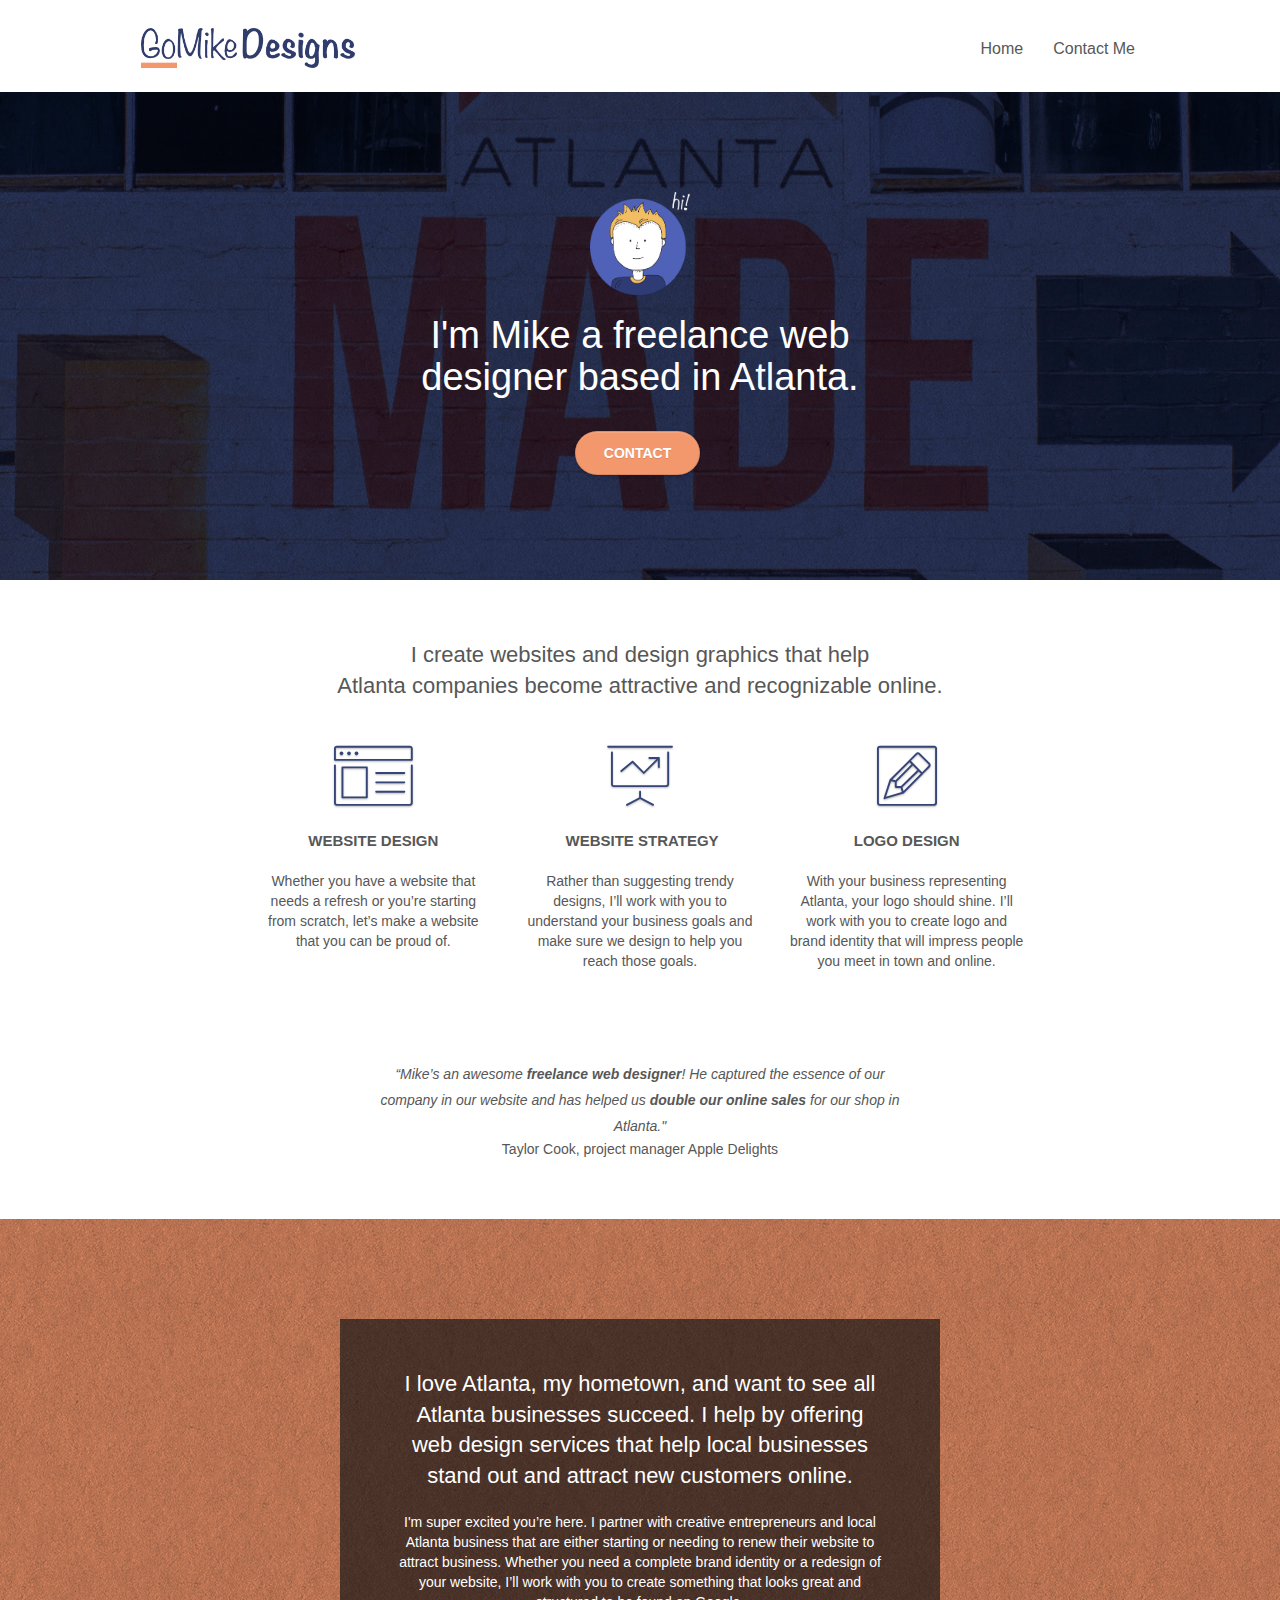
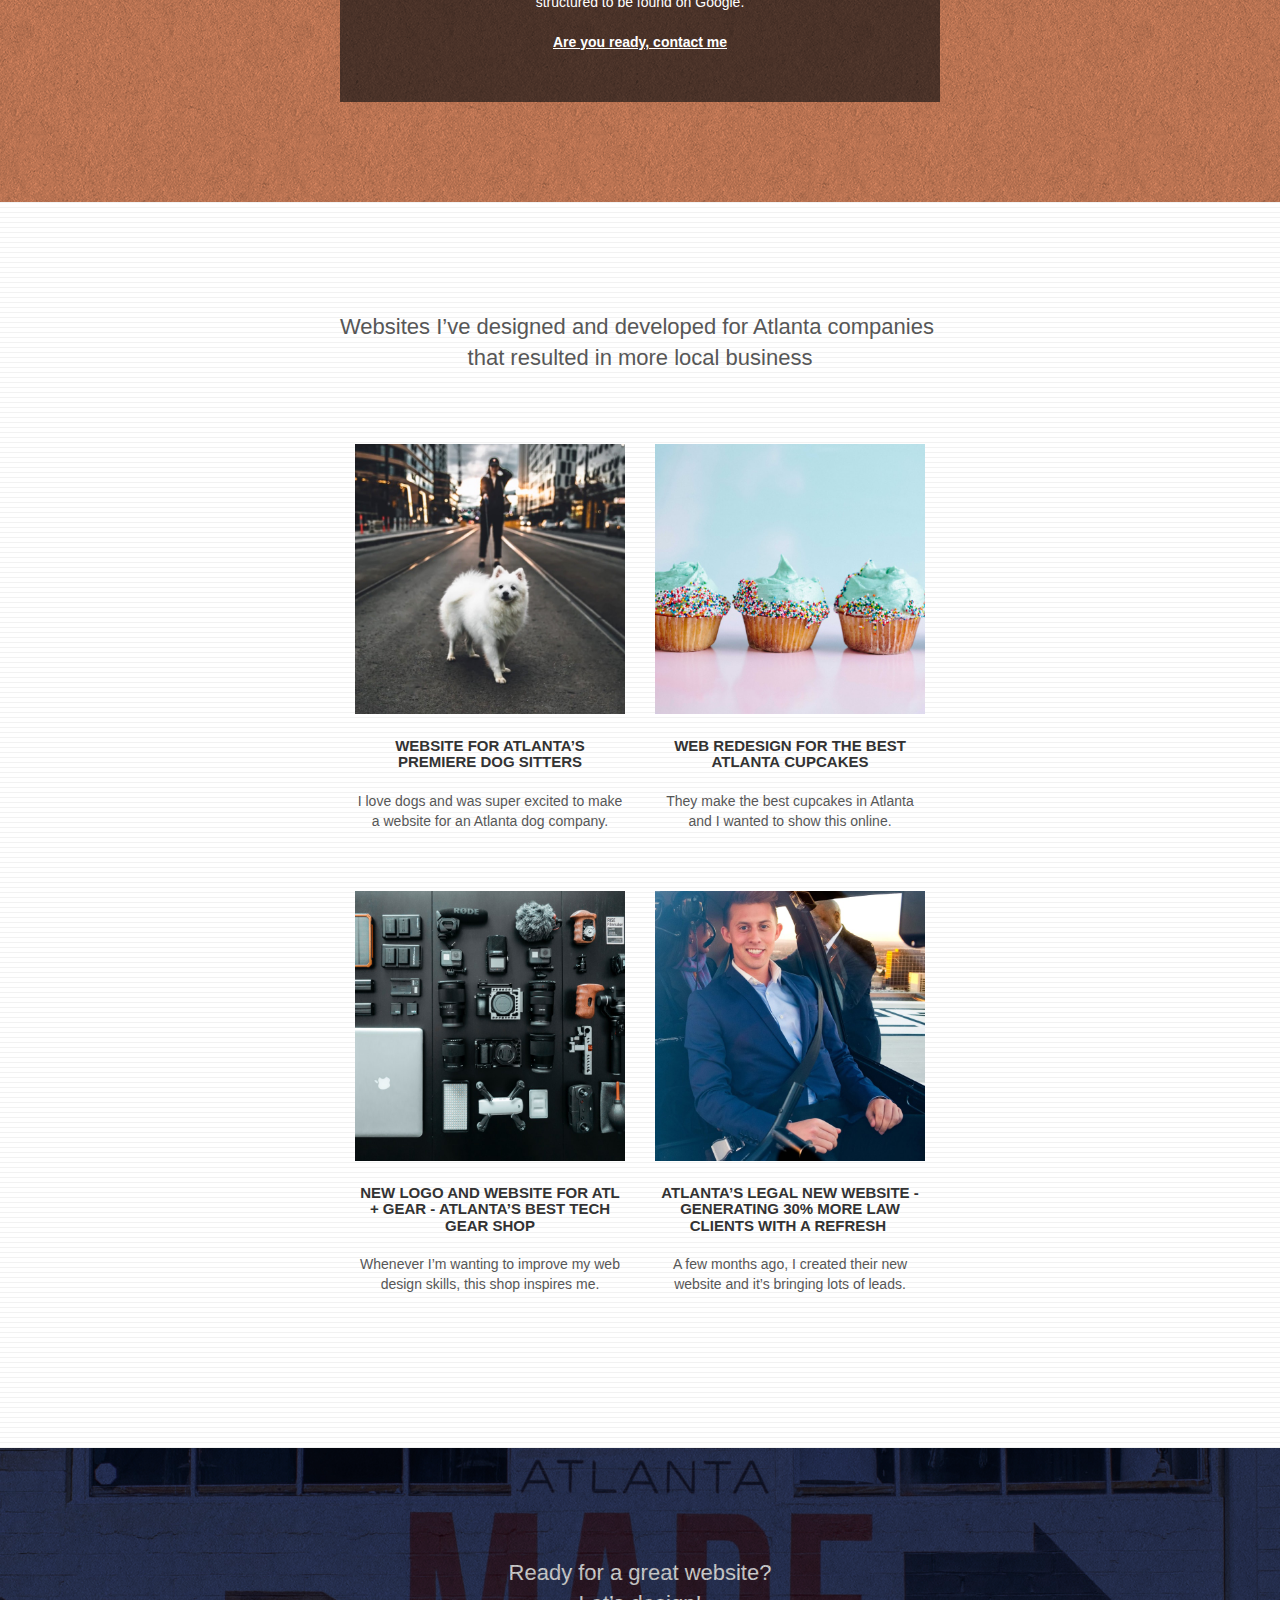
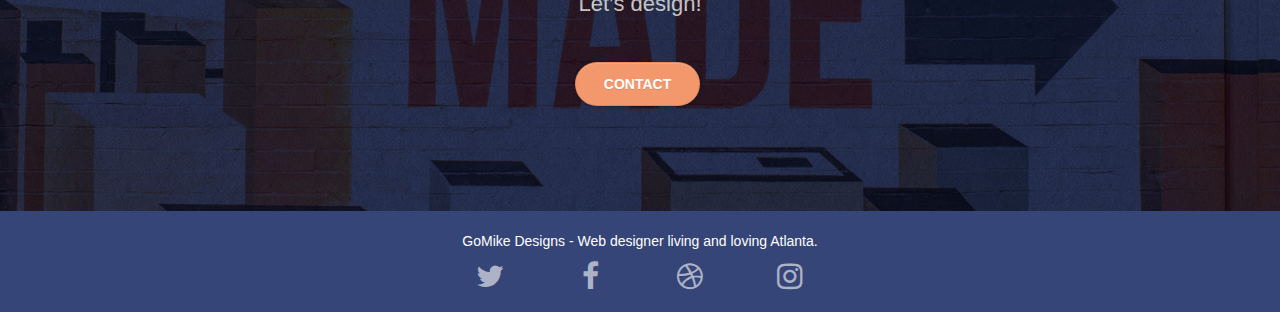
==== index.html @ 7712aca5 "changed the link for page 2" ====
<!doctype html>
<html lang="Default">
<head>
    <meta charset="utf-8">
    <meta name="keywords" content="">
    <meta name="description" content="Mike, from GoMikeDesigns is a freelance web designer based in Atlanta that creates beautiful websites for companies to improve their business!">
    <link rel="shortcut icon" type="image/png" href="favicon.jpg">

	<link rel="stylesheet" type="text/css" href="./css/bootstrap.min.css">
	<link rel="stylesheet" type="text/css" href="style.css">
	<link rel="stylesheet" type="text/css" href="./css/font-awesome.min.css">
	<link rel="stylesheet" type="text/css" href="./css/et-line.min.css">


	<script src="./js/jquery-2.1.0.min.js"></script>
	<script src="./js/bootstrap.min.js"></script>
	<script src="./js/blocs.min.js"></script>
	<script src="./js/jquery.touchSwipe.min.js" defer></script>
    <title>Best freelance web designer based in Atlanta, I create the most beautiful websites!</title>


<!-- Analytics -->

<!-- Analytics END -->

</head>
<body>
<!-- Main container -->
<div class="page-container">

<!-- bloc-0 -->
<div class="bloc bgc-white l-bloc " id="bloc-0">
	<div class="container bloc-sm">
		<nav class="navbar row">
			<div class="navbar-header">
				<a class="navbar-brand" href="index.html"><img src="img/atlanta%20web%20design%20logo.png" alt="atlanta freelance web designer logo" height="40" /></a>
				<button id="nav-toggle" type="button" class="ui-navbar-toggle navbar-toggle" data-toggle="collapse" data-target=".navbar-1">
					<span class="sr-only">Toggle navigation</span><span class="icon-bar"></span><span class="icon-bar"></span><span class="icon-bar"></span>
				</button>
			</div>
			<div class="collapse navbar-collapse navbar-1 special-dropdown-nav">
				<ul class="site-navigation nav navbar-nav">
					<li>
						<a href="index.html">Home</a>
					</li>
					<li>
					</li>
					<li>
						<a href="page2.html">Contact Me</a>
					</li>
				</ul>
			</div>
		</nav>
	</div>
</div>
<!-- bloc-0 END -->

<!-- bloc-1-hero -->
<div class="bloc bgc-dark-slate-blue bg-atlanta-20made-20sign d-bloc bg-t-edge bloc-bg-texture texture-paper b-parallax" id="bloc-1-hero">
	<div class="container bloc-lg">
		<div class="row tight-width-whitespace">
			<div class="col-sm-12">
				<img src="img/atlanta%20web%20designer%20mike.png" class="center-block image-resize-mode" width="100" alt="atlanta web designer mike" />
				<h1 class="text-center hero-bloc-text tc-white ">
					I'm Mike a freelance web designer based in Atlanta.
				</h1>
				<div class="text-center">
					<a href="page2.html" class="btn btn-lg btn-clean btn-rd cta-hero btn-atomic-tangerine" id="cta-hero">Contact</a>
				</div>
			</div>
		</div>
	</div>
</div>
<!-- bloc-1-hero END -->

<!-- bloc-2-services -->
<div class="bloc bgc-white l-bloc" id="bloc-2-services">
	<div class="container bloc-md">
		<div class="row">
			<div class="col-sm-12">
				<h2 class="mg-md text-center ">
					I create websites and design graphics that help <br>Atlanta companies become attractive and recognizable online.
				</h2>
			</div>
		</div>
		<div class="row voffset-lg med-width-whitespace">
			<div class="col-sm-4">
				<div class="text-center">
					<span class="et-icon-browser sm-shadow icon-dark-slate-blue icons icon-lg"></span>
				</div>
				<h2 class="mg-md text-center service-header">
					Website Design
				</h2>
				<p class="text-center ">
					Whether you have a website that needs a refresh or you&rsquo;re starting from scratch, let&rsquo;s make a website that you can be proud of.
				</p>
			</div>
			<div class="col-sm-4">
				<div class="text-center">
					<span class="et-icon-presentation sm-shadow icon-dark-slate-blue icons icon-lg"></span>
				</div>
				<h2 class="mg-md text-center service-header">
					&nbsp;Website Strategy
				</h2>
				<p class="text-center ">
					Rather than suggesting trendy designs, I&rsquo;ll work with you to understand your business goals and make sure we design to help you reach those goals.<br>
				</p>
			</div>
			<div class="col-sm-4">
				<div class="text-center">
					<span class="et-icon-edit sm-shadow icon-dark-slate-blue icons icon-lg"></span>
				</div>
				<h2 class="mg-md text-center service-header">
					Logo Design
				</h2>
				<p class="text-center ">
					With your business representing Atlanta, your logo should shine. I&rsquo;ll work with you to create logo and brand identity that will impress people you meet in town and online.
				</p>
			</div>
		</div>
		<div class="row voffset-lg voffset">
			<div class="col-xs-12 col-md-8 col-md-offset-2">
				<p class="statement-bloc-text  text-left">
					“Mike&rsquo;s an awesome <strong>freelance&nbsp;web designer</strong>! He captured the essence of our company in our website and has helped us <strong>double our online sales</strong> for&nbsp;our shop in Atlanta."
				</p>
				<p class="text-center ">
					Taylor Cook, project manager Apple Delights
				</p>
			</div>
		</div>
	</div>
</div>
<!-- bloc-2-services END -->

<!-- bloc-3-what-i-do -->
<div class="bloc tc-white bgc-atomic-tangerine bloc-bg-texture texture-paper b-parallax bg-atlanta-20made-20sign-20orange d-bloc" id="bloc-3-what-i-do">
	<div class="container bloc-lg">
		<div class="row tight-width-whitespace black-background">
			<div class="col-sm-12">
				<h2 class="mg-md text-center tc-white">
					I love Atlanta, my hometown, and want to see all Atlanta businesses succeed. I help by offering web design services that help local businesses stand out and attract new customers online.<br>
				</h2>
				<p class="text-center white">
					I'm super excited you&rsquo;re here. I partner with creative entrepreneurs and local Atlanta business that are either starting or needing to renew their website to attract business. Whether you need a complete brand identity or a redesign of your website, I&rsquo;ll work with you to create something that looks great and structured to be found on Google.<br><br><a class="ltc-white bold-link" href="page2.html">Are you ready, contact me</a><br>
				</p>
			</div>
		</div>
	</div>
</div>
<!-- bloc-3-what-i-do END -->

<!-- bloc-4-portfolio -->
<div class="bloc bgc-white bg-lines-h2-bg bg-repeat l-bloc" id="bloc-4-portfolio">
	<div class="container bloc-lg">
		<div class="row">
			<div class="col-sm-12">
				<h2 class="mg-md text-center">
					Websites I&rsquo;ve designed and developed for Atlanta companies&nbsp; <br>that resulted in more local business<br>
				</h2>
			</div>
		</div>
		<div class="row tight-width-whitespace portfolio-row">
			<div class="col-sm-6">
				<a href="#" data-lightbox="img/11.jpg" data-gallery-id="gallery-1" data-caption="Website for Atlanta's Premiere dog salon" data-frame="snapshot-lb"><img src="img/11.jpg" class="img-responsive portfolio-thumb" alt="atlanta's Premiere dog salon website" /></a>
				<h3 class="mg-md text-center">
					Website for Atlanta&rsquo;s premiere Dog Sitters
				</h3>
				<p class="text-center">
					I love dogs and was super excited to make a website for an Atlanta dog company.
				</p>
			</div>
			<div class="col-sm-6">
				<a href="#" data-lightbox="img/2.jpg" data-gallery-id="gallery-1" data-caption="web redesign for the best cupcakes in Atlanta" data-frame="snapshot-lb"><img src="img/2.jpg" class="img-responsive portfolio-thumb" alt="best cupcakes in atlanta"/></a>
				<h3 class="mg-md text-center">
					Web redesign for the best Atlanta&nbsp;cupcakes
				</h3>
				<p class="text-center">
					They make the best cupcakes in Atlanta and I wanted to show this online.
				</p>
			</div>
		</div>
		<div class="row tight-width-whitespace portfolio-row">
			<div class="col-sm-6">
				<a href="#" data-lightbox="img/3.jpg" data-gallery-id="gallery-1" data-caption="New logo and website for Atlanta's best tech gear shop" data-frame="snapshot-lb"><img src="img/3.jpg" class="img-responsive portfolio-thumb" alt="best tech gear shop in atlanta"/></a>
				<h3 class="mg-md text-center">
					New logo and website for Atl + Gear - Atlanta&rsquo;s best tech gear shop
				</h3>
				<p class="text-center">
					Whenever I&rsquo;m wanting to improve my web design skills, this shop inspires me.
				</p>
			</div>
			<div class="col-sm-6">
				<a href="#" data-lightbox="img/4.jpg" data-gallery-id="gallery-1" data-caption="Atlanta's legal website generates 30% more clients after web redesign" data-frame="snapshot-lb"><img src="img/4.jpg" class="img-responsive portfolio-thumb" alt="atlanta legal's website"/></a>
				<h3 class="mg-md text-center">
					Atlanta&rsquo;s legal new website - Generating 30% more law clients with a refresh&nbsp;
				</h3>
				<p class="text-center">
					A few months ago, I created their new website and it&rsquo;s bringing lots of leads.
				</p>
			</div>
		</div>
	</div>
</div>
<!-- bloc-4-portfolio END -->

<!-- bloc-5-cta -->
<div class="bloc bgc-dark-slate-blue bg-atlanta-20made-20sign d-bloc bloc-bg-texture texture-paper" id="bloc-5-cta">
	<div class="container bloc-lg">
		<div class="row">
			<h2 class="mg-md text-center tc-white">
				Ready for a great website? <br>Let&rsquo;s design!
			</h2>
			<div class="col-sm-12 text-center">
				<a href="page2.html" class="btn btn-atomic-tangerine btn-clean btn-rd btn-lg cta-hero">Contact</a>
			</div>
		</div>
	</div>
</div>
<!-- bloc-5-cta END -->

<!-- Footer - bloc-8 -->
<div class="bloc bgc-dark-slate-blue d-bloc" id="bloc-8">
	<div class="container bloc-sm">
		<div class="row">
			<div class="col-sm-12">
				<p class="text-center white">
					GoMike Designs - Web designer living and loving Atlanta.<br>
				</p>
				<div class="row row-no-gutters social">
					<div class="col-sm-3">
						<div class="text-center">
							<a class="social" href="index.html"><span class="fa fa-twitter icon-md"></span></a>
						</div>
					</div>
					<div class="col-sm-3">
						<div class="text-center">
							<a class="social" href="index.html"><span class="fa fa-facebook icon-md"></span></a>
						</div>
					</div>
					<div class="col-sm-3">
						<div class="text-center">
							<a class="social" href="index.html"><span class="fa fa-dribbble icon-md"></span></a>
						</div>
					</div>
					<div class="col-sm-3">
						<div class="text-center">
							<a class="social" href="index.html"><span class="fa fa-instagram icon-md"></span></a>
						</div>
					</div>
				</div>
			</div>
		</div>
	</div>
</div>
<!-- Footer - bloc-8 END -->

</div>
<!-- Main container END -->


</body>
</html>
---- style.css ----
body{margin:0;padding:0; background:#FFF; overflow-x:hidden; -webkit-font-smoothing: antialiased; -moz-osx-font-smoothing: grayscale;}a,button{transition: all .3s ease-in-out;outline: none!important;} a:hover{text-decoration: none; cursor:pointer;}#page-loading-blocs-notifaction{position: fixed;top: 0;bottom: 0;width: 100%;z-index:100000;background:#FFFFFF url("img/pageload-spinner.gif") no-repeat center center;}.bloc{width:100%;clear:both;background: 50% 50% no-repeat;padding:0 50px;-webkit-background-size: cover;-moz-background-size: cover;-o-background-size: cover;background-size: cover;position:relative;}.bloc .container{padding-left:0;padding-right:0;}.bloc-lg{padding:100px 50px;}.bloc-md{padding:50px;}.bloc-sm{padding:20px 50px;}.bg-center,.bg-l-edge,.bg-r-edge,.bg-t-edge,.bg-b-edge,.bg-tl-edge,.bg-bl-edge,.bg-tr-edge,.bg-br-edge,.bg-repeat{-webkit-background-size: auto!important;-moz-background-size: auto!important;-o-background-size: auto!important;background-size: auto!important;}.bg-repeat{background:repeat;}.bg-t-edge{background: top no-repeat;}.bloc-bg-texture::before{content:"";background-size: 2px 2px;position: absolute;top: 0;bottom: 0;left:0;right:0;}.texture-paper::before{background: url("img/texture-paper.png");background-size: 280px 280px;}.b-parallax{background-attachment:fixed;}.d-bloc{color:rgba(255,255,255,.7);}.d-bloc button:hover{color:rgba(255,255,255,.9);}.d-bloc .icon-round,.d-bloc .icon-square,.d-bloc .icon-rounded,.d-bloc .icon-semi-rounded-a,.d-bloc .icon-semi-rounded-b{border-color:rgba(255,255,255,.9);}.d-bloc .divider-h span{border-color:rgba(255,255,255,.2);}.d-bloc .a-btn,.d-bloc .navbar a,.d-bloc .navbar-brand, .d-bloc a .icon-sm, .d-bloc a .icon-md, .d-bloc a .icon-lg, .d-bloc a .icon-xl, .d-bloc h1 a, .d-bloc h2 a, .d-bloc h3 a, .d-bloc h4 a, .d-bloc h5 a, .d-bloc h6 a, .d-bloc p a{color:rgba(255,255,255,.6);}.d-bloc .a-btn:hover,.d-bloc .navbar a:hover,.d-bloc .navbar-brand:hover,.d-bloc a:hover .icon-sm, .d-bloc a:hover .icon-md, .d-bloc a:hover .icon-lg, .d-bloc a:hover .icon-xl, .d-bloc h1 a:hover, .d-bloc h2 a:hover, .d-bloc h3 a:hover, .d-bloc h4 a:hover, .d-bloc h5 a:hover, .d-bloc h6 a:hover, .d-bloc p a:hover{color:rgba(255,255,255,1);}.d-bloc .navbar-toggle .icon-bar{background:rgba(255,255,255,1);}.d-bloc .btn-wire,.d-bloc .btn-wire:hover{color:rgba(255,255,255,1);border-color:rgba(255,255,255,1);}.d-bloc .panel{color:rgba(0,0,0,.5);}.d-bloc .panel button:hover{color:rgba(0,0,0,.7);}.d-bloc .panel icon{border-color:rgba(0,0,0,.7);}.d-bloc .panel .divider-h span{border-color:rgba(0,0,0,.1);}.d-bloc .panel .a-btn{color:rgba(0,0,0,.6);}.d-bloc .panel .a-btn:hover{color:rgba(0,0,0,1);}.d-bloc .panel .btn-wire, .d-bloc .panel .btn-wire:hover{color:rgba(0,0,0,.7);border-color:rgba(0,0,0,.3);}.d-bloc .panel,.l-bloc{color:rgba(0,0,0,.5);}.d-bloc .panel button:hover,.l-bloc button:hover{color:rgba(0,0,0,.7);}.l-bloc .icon-round,.l-bloc .icon-square,.l-bloc .icon-rounded,.l-bloc .icon-semi-rounded-a,.l-bloc .icon-semi-rounded-b{border-color:rgba(0,0,0,.7);}.d-bloc .panel .divider-h span,.l-bloc .divider-h span{border-color:rgba(0,0,0,.1);}.d-bloc .panel .a-btn,.l-bloc .a-btn,.l-bloc .navbar a,.l-bloc .navbar-brand,.l-bloc a .icon-sm, .l-bloc a .icon-md, .l-bloc a .icon-lg, .l-bloc a .icon-xl, .l-bloc h1 a, .l-bloc h2 a, .l-bloc h3 a, .l-bloc h4 a, .l-bloc h5 a, .l-bloc h6 a, .l-bloc p a{color:rgba(0,0,0,.6);}.d-bloc .panel .a-btn:hover,.l-bloc .a-btn:hover,.l-bloc .navbar a:hover, .l-bloc .navbar-brand:hover, .l-bloc a:hover .icon-sm, .l-bloc a:hover .icon-md, .l-bloc a:hover .icon-lg, .l-bloc a:hover .icon-xl, .l-bloc h1 a:hover, .l-bloc h2 a:hover, .l-bloc h3 a:hover, .l-bloc h4 a:hover, .l-bloc h5 a:hover, .l-bloc h6 a:hover, .l-bloc p a:hover{color:rgba(0,0,0,1);}.l-bloc .navbar-toggle .icon-bar{color:rgba(0,0,0,.6);}.d-bloc .panel .btn-wire,.d-bloc .panel .btn-wire:hover,.l-bloc .btn-wire,.l-bloc .btn-wire:hover{color:rgba(0,0,0,.7);border-color:rgba(0,0,0,.3);}.voffset{margin-top:30px;}.voffset-lg{margin-top:80px;}.row-no-gutters{margin-right:0;margin-left:0;}.row.row-no-gutters > [class^="col-"],.row.row-no-gutters > [class*=" col-"] {padding-right: 0;padding-left: 0;}#bloc-2-services p{font-size: 14px;}.navbar{margin-bottom: 0;z-index:1;}.navbar-brand{height:auto;padding:3px 15px;font-size:25px;font-weight:normal;font-weight:600;line-height:44px;}.navbar-brand img{max-height: 200px;margin: 0 5px 0 0;display:inline;}.navbar-brand img[src$=svg]{min-width:100px;}.nav-center .navbar-brand img{margin:0;}.navbar .nav{padding-top: 2px;margin-right: -16px;float:right;z-index:1;}.nav > li{float:left;margin-top:4px;font-size:16px;}.navbar-nav .open .dropdown-menu > li > a{text-align: inherit;}.nav > li a:hover, .nav > li a:focus{background:transparent;}.navbar-toggle{margin: 10px 10px 0 0;border: 0px;}.navbar-toggle:hover{background:transparent!important;}.navbar-toggle .icon-bar{background-color: rgba(0,0,0,.5);width: 26px;} .nav-invert .navbar .nav{float:left;}.nav-invert .navbar-header, .nav-invert .navbar-brand{float:right;position:relative;z-index:2;}@media (min-width: 768px){.site-navigation{position:absolute;top:50%;right:20px;transform:translate(0, -50%);-webkit-transform:translateY(-50%);}.nav > li .dropdown-menu a,.nav > li .dropdown-menu a:hover{color:#484848;}.nav-invert .site-navigation{left:0;right:0;}.nav-center{text-align:center;}.nav-center .navbar-header{width:100%;}.nav-center .navbar-header, .nav-center .navbar-brand, .nav-center .nav > li{float: none;display:inline-block;}.nav-center .site-navigation{position:relative;width:100%;right:0;margin-right:0px;margin-top:20px;}.nav-center.mini-nav .navbar-toggle{float:none;margin: 10px auto 0;}}.nav > li > .dropdown a{background: none!important;display: block;padding: 14px 15px;}nav .caret{margin: 0 5px;}.dropdown-menu .dropdown-menu{top:-8px;left:100%;}.dropdown-menu .dropmenu-flow-right{top:100%;left:0;margin-left: -1px;border-top-left-radius: 0;border-top-right-radius: 0;}.dropdown-menu .dropdown span{border: 4px solid black;border-top-color:transparent;border-right-color:transparent;border-bottom-color:transparent;margin: 6px -5px 0 0!important;float: right;}.mg-md{margin-top:10px;margin-bottom:20px;}.mg-lg{margin-top:10px;margin-bottom:40px;}.btn{margin: 0 5px 5px 0;}.btn.pull-right{margin: 0 0 5px 5px;}.btn-d,.btn-d:hover,.btn-d:focus{color:#FFF;background:rgba(0,0,0,.3);}button{outline: none!important;}.btn-rd{border-radius: 40px;}.btn-clean{border:1px solid rgba(0,0,0,.08);border-bottom-color:rgba(0,0,0,.1);text-shadow:0 1px 0 rgba(0,0,1,.1);box-shadow: 0 1px 3px rgba(0,0,1,.25), inset 0 1px 0 0 rgba(255,255,255,.15);}.icon-md{font-size:30px!important;}.icon-lg{font-size:60px!important;}.sm-shadow{text-shadow:0 1px 2px rgba(0,0,0,.3);}.panel-sq, .panel-sq .panel-heading, .panel-sq .panel-footer{border-radius:0;}.panel-rd{border-radius:30px;}.panel-rd .panel-heading{border-radius:29px 29px 0 0;}.panel-rd .panel-footer{border-radius:0 0 29px 29px;}.form-control{border-color:rgba(0,0,0,.1);box-shadow:none;}.scrollToTop{width:40px;height:40px;position:fixed;bottom:20px;right:20px;opacity: 0;z-index: 500;transition: all .3s ease-in-out;}.scrollToTop span{margin-top: 6px;}.showScrollTop{font-size: 14px;opacity: 1;}a[data-lightbox]{position: relative;display: block;text-align: center;}a[data-lightbox]:hover::before{content:"+";font-family: "HelveticaNeue-Light", "Helvetica Neue Light", "Helvetica Neue", Helvetica, Arial;font-size:32px;width:50px;height:50px;margin-left:-25px;border-radius: 50%;background:rgba(0,0,0,.6);color:#FFF;font-weight:100;z-index: 1;position: absolute;top: 50%;transform: translateY(-50%);-webkit-transform: translateY(-50%);}a[data-lightbox]:hover img{opacity: 0.6;-webkit-animation-fill-mode: none;animation-fill-mode:none;}#lightbox-modal{display: flex;align-items: center;}#lightbox-modal .modal-dialog{width:90%;max-width:900px;margin:0 auto 0;}#lightbox-modal .modal-dialog img{max-height:90vh;margin: 0 auto;}.lightbox-caption{padding: 20px;color: #FFF;background: rgba(0,0,0,.5);position: absolute;left: 15px;right: 15px;bottom: 5px;}.close-lightbox{color:#FFF;font-size: 30px;position: absolute;top:20px;right:20px;z-index: 20;background:rgba(0,0,0,.5);border:none;line-height: 30px;padding:0 9px 5px;opacity: 0.3;}.close-lightbox:hover,.next-lightbox:hover, .prev-lightbox:hover{opacity: 1.0;color:#FFF;}.next-lightbox, .prev-lightbox{font-size:20px;color:rgba(255,255,255,.9);background:rgba(0,0,0,.5);transition: all .2s ease-in-out;position: absolute;top:45%;z-index:1;opacity: 0.4;}.next-lightbox{padding:6px 8px 1px 13px;right:25px;}.prev-lightbox{padding:6px 13px 1px 10px;left:25px;}.snapshot-lb .modal-body{padding-bottom:45px;}.snapshot-lb .lightbox-caption{padding: 0;color:rgba(0,0,0,.5);background: none;}h1,h2,h3,h4,h5,h6,p,label,.btn,a{font-family:"helvetica";font-weight:400;color:#575757!important;}.container{max-width:1000px;}.hero-bloc-text{font-size:38px;}.hero-bloc-text-sub{font-size:36px;}.statement-bloc-text{line-height:26px;font-style:italic;font-size:20px;text-align:center;font-weight:lighter;max-width:520px;margin:auto auto auto auto;}p{font-size:1.0em;}.tight-width-whitespace{max-width:600px;margin:auto auto auto auto;}.h1{font-size:20px;font-family:"Open Sans";}.cta-hero{margin-top:22px;color:#FFFFFF!important;text-transform:uppercase;padding:12px 28px 12px 28px;font-size:1.0em;font-weight:700;}.social{max-width:400px;margin:auto auto auto auto;}h2{font-size:22px;line-height:1.4em;}h3{font-size:15px;text-transform:uppercase;font-weight:700;color:#333333!important;}.med-width-whitespace{max-width:800px;margin:auto auto auto auto;box-shadow:0px 0px 0px #000000;}h1{color:#333333!important;}h4{color:#333333!important;}.icons{margin-bottom:14px;margin-top:24px;}.white{color:#FFFFFF!important;}.portfolio-thumb{margin-bottom:24px;}.portfolio-row{margin-bottom:44px;margin-top:50px;}.avatar{box-shadow:0px 4px 9px rgba(0,0,0,0.3);}.black-background{background-color:rgba(35,31,32,0.7);padding:40px 40px 40px 40px;}.bold-link{font-weight:900;text-decoration:underline!important;}.service-header{font-size:15px;font-weight:700;text-transform:uppercase;}.bgc-white{background-color:#FFFFFF;}.bgc-dark-slate-blue{background-color:#364577;}.bgc-atomic-tangerine{background-color:#F3976C;}.tc-white{color:#FFFFFF!important;}.btn-atomic-tangerine{background:#F3976C;color:#FFFFFF!important;}.btn-atomic-tangerine:hover{background:#c27956!important;color:#FFFFFF!important;}.ltc-white{color:#FFFFFF!important;}.ltc-white:hover{color:#cccccc!important;}.ltc-atomic-tangerine{color:#F3976C!important;}.ltc-atomic-tangerine:hover{color:#c27956!important;}.icon-dark-slate-blue{color:#364577!important;border-color:#364577!important;}.bg-dots-bg{background-image:url("img/dots-bg.png");}.bg-lines-h2-bg{background-image:url("img/lines-h2-bg.png");}.bg-atlanta-20made-20sign{background-image:url("img/atlanta%20made%20sign.jpg");}.bg-atlanta-20made-20sign-20orange{background-image:url("img/atlanta%20made%20sign%20orange.jpg");}@media (max-width: 1024px){ .bloc{  padding-left: 20px;padding-right: 20px;} .bloc.full-width-bloc, .bloc-tile-2.full-width-bloc .container, .bloc-tile-3.full-width-bloc .container, .bloc-tile-4.full-width-bloc .container{  padding-left: 0;padding-right: 0;}}@media (max-width: 992px) and (min-width: 768px){ .navbar .nav{max-width:80% }.nav-center.navbar .nav{max-width:100% }}@media only screen and (min-device-width : 768px) and (max-device-width : 1024px) and (orientation : landscape) {.b-parallax{background-attachment:scroll;}}@media only screen and (min-device-width: 1024px) and (max-device-width: 1366px) and (-webkit-min-device-pixel-ratio: 1.5) {.b-parallax{background-attachment:scroll;}}@media (max-width: 991px){ .container{width:100%;} .b-parallax{background-attachment:scroll;} .page-container, #hero-bloc{overflow-x: hidden;position: relative;}  .bloc{padding-left: constant(safe-area-inset-left);padding-right: constant(safe-area-inset-right);}  .bloc-group, .bloc-group .bloc{display:block;width:100%;} .bloc-fill-screen .fill-bloc-top-edge, .bloc-fill-screen .fill-bloc-bottom-edge{padding:0 20px;padding-left: constant(safe-area-inset-left);padding-right: constant(safe-area-inset-right);}}@media (max-width: 767px){ .page-container{  overflow-x: hidden;  position:relative; } h1,h2,h3,h4,h5,h6,p,#disqus_thread{  padding-left:10px!important;padding-right:10px!important;  } .b-parallax{  background-attachment:scroll; } .navbar .nav{  padding-top: 0;  border-top:1px solid rgba(0,0,0,.2);  float:none!important; } .navbar.row{  margin-left: 0;  margin-right: 0; } .site-navigation{position:inherit;transform:none;-webkit-transform:none;-ms-transform:none; }.nav > li{  margin-top: 0;  border-bottom:1px solid rgba(0,0,0,.1);  background:rgba(0,0,0,.05);  text-align: left;  padding-left:15px;  width:100%; } .nav > li:hover{  background:rgba(0,0,0,.08); } .dropdown .dropdown a .caret{  float: none;  margin: 5px 0 0 10px!important;  border: 4px solid black;  border-bottom-color: transparent;  border-right-color: transparent;  border-left-color: transparent; }  #hero-bloc .navbar .nav{  background:rgba(0,0,0,.8); } #hero-bloc .navbar .nav a{  color:rgba(255,255,255,.6); } .hero{  padding:50px 0; } .hero-nav{  left:-1px;  right:-1px; } .navbar-collapse{  padding:0;  overflow-x: hidden;  -webkit-box-shadow: none;  box-shadow: none; } .navbar-brand img{  max-height: 40px;  width:auto; } .nav-invert .navbar-header{  float: none;  width:100%; } .nav-invert .navbar-toggle{  float:left;margin-left:10px; } .bloc{  padding-left: 0;padding-right: 0; } .bloc-xxl,.bloc-xl,.bloc-lg{  padding: 40px 0; } .bloc-sm,.bloc-md{  padding-left: 0;padding-right: 0; } .bloc-tile-2 .container, .bloc-tile-3 .container, .bloc-tile-4 .container, .bloc-fill-screen .fill-bloc-top-edge, .bloc-fill-screen .fill-bloc-bottom-edge{  padding-left:0;padding-right:0; } .a-block{  padding:0 10px; } .btn-dwn{ display:none;  } .voffset{  margin-top:5px; } .voffset-md{  margin-top:20px; } .voffset-lg{  margin-top:30px; } form{  padding:5px; } .close-lightbox{  display:inline-block; } .blocsapp-device-iphone5{background-size: 216px 425px;padding-top:60px;width:216px;height:425px; } .blocsapp-device-iphone5 img{width: 180px;height: 320px; }}@media (max-width: 400px){  .bloc{  padding-left: 0;padding-right: 0; }}@media (max-width: 767px){.bloc-mob-center-text{text-align:center;} }
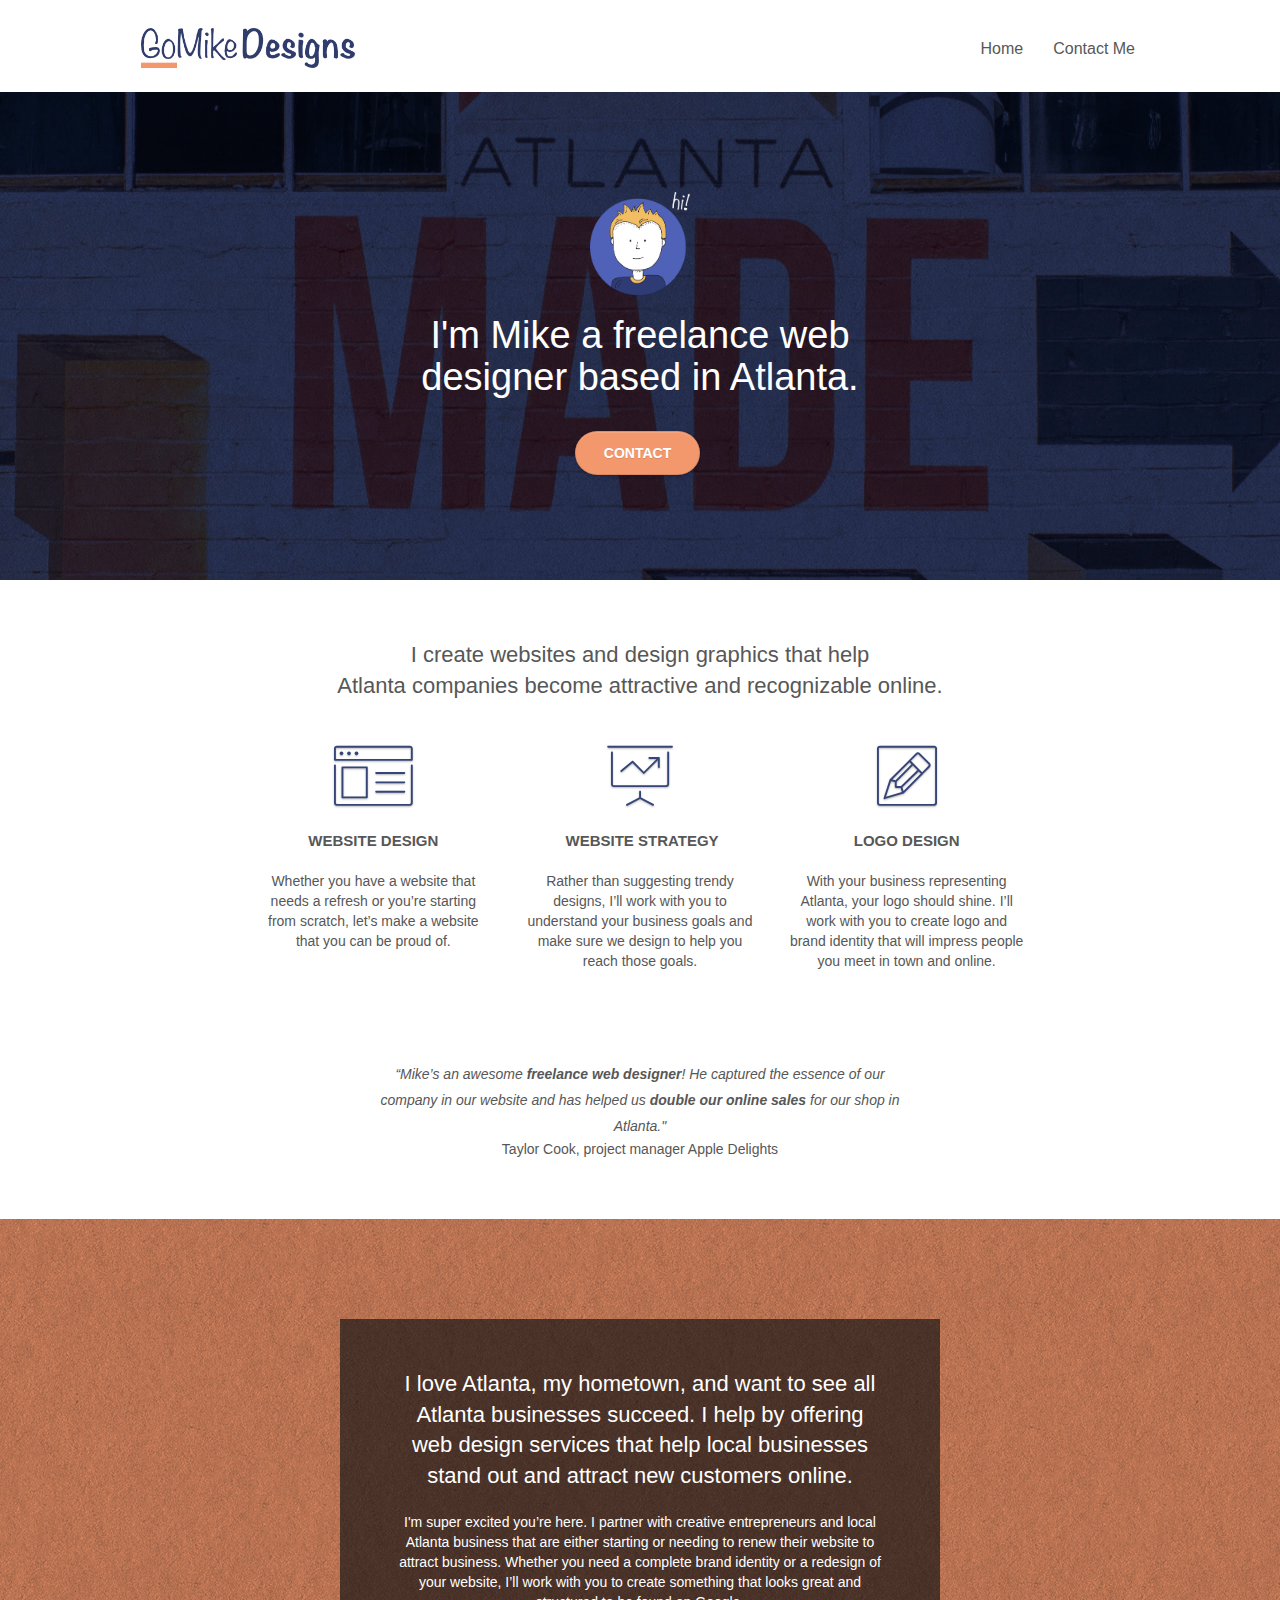
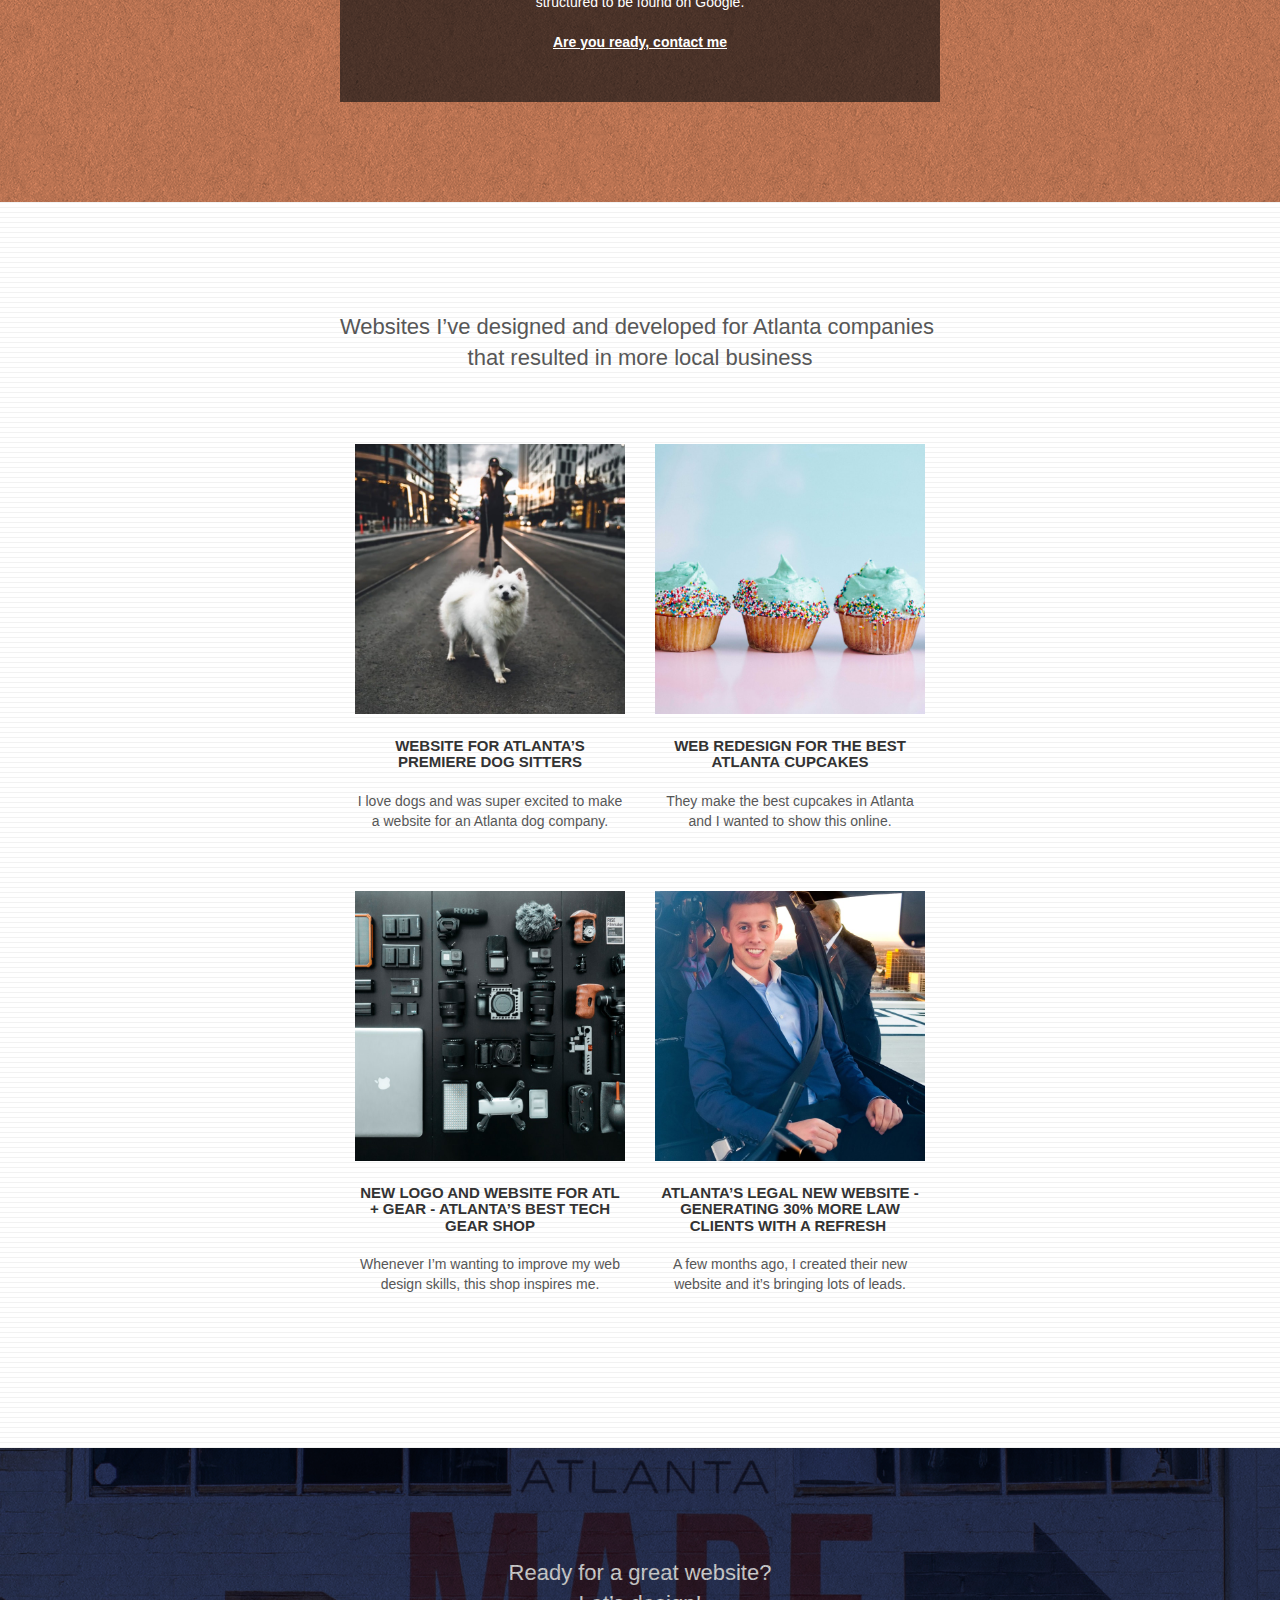
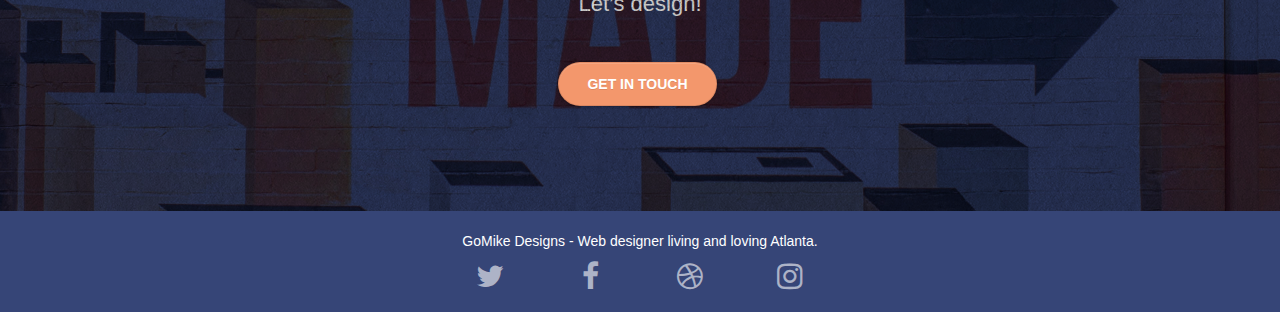
==== commit feea4f3b: "changed img filename and alt with keyword" ====
--- a/index.html
+++ b/index.html
@@ -1,5 +1,5 @@
 <!doctype html>
-<html lang="Default">
+<html lang="en">
 <head>
     <meta charset="utf-8">
     <meta name="keywords" content="">
@@ -16,7 +16,7 @@
 	<script src="./js/bootstrap.min.js"></script>
 	<script src="./js/blocs.min.js"></script>
 	<script src="./js/jquery.touchSwipe.min.js" defer></script>
-    <title>Best freelance web designer based in Atlanta, I create the most beautiful websites!</title>
+    <title>Best freelance web designer Atlanta | GoMike Designs</title>
 
 
 <!-- Analytics -->
@@ -33,7 +33,7 @@
 	<div class="container bloc-sm">
 		<nav class="navbar row">
 			<div class="navbar-header">
-				<a class="navbar-brand" href="index.html"><img src="img/atlanta%20web%20design%20logo.png" alt="atlanta freelance web designer logo" height="40" /></a>
+				<a class="navbar-brand" href="index.html"><img src="img/atlanta-web-design-logo.png" alt="atlanta freelance web designer logo" height="40" /></a>
 				<button id="nav-toggle" type="button" class="ui-navbar-toggle navbar-toggle" data-toggle="collapse" data-target=".navbar-1">
 					<span class="sr-only">Toggle navigation</span><span class="icon-bar"></span><span class="icon-bar"></span><span class="icon-bar"></span>
 				</button>
@@ -60,7 +60,7 @@
 	<div class="container bloc-lg">
 		<div class="row tight-width-whitespace">
 			<div class="col-sm-12">
-				<img src="img/atlanta%20web%20designer%20mike.png" class="center-block image-resize-mode" width="100" alt="atlanta web designer mike" />
+				<img src="img/freelance-web-designer-atlanta-mike.png" class="center-block image-resize-mode" width="100" alt="freelance web designer atlanta mike" />
 				<h1 class="text-center hero-bloc-text tc-white ">
 					I'm Mike a freelance web designer based in Atlanta.
 				</h1>
@@ -170,7 +170,7 @@
 				</p>
 			</div>
 			<div class="col-sm-6">
-				<a href="#" data-lightbox="img/2.jpg" data-gallery-id="gallery-1" data-caption="web redesign for the best cupcakes in Atlanta" data-frame="snapshot-lb"><img src="img/2.jpg" class="img-responsive portfolio-thumb" alt="best cupcakes in atlanta"/></a>
+				<a href="#" data-lightbox="img/cupcakes-web-designer-atlanta.jpg" data-gallery-id="gallery-1" data-caption="web redesign for the best cupcakes in Atlanta" data-frame="snapshot-lb"><img src="img/cupcakes-web-designer-atlanta.jpg" class="img-responsive portfolio-thumb" alt="best cupcakes in atlanta"/></a>
 				<h3 class="mg-md text-center">
 					Web redesign for the best Atlanta&nbsp;cupcakes
 				</h3>
@@ -211,7 +211,7 @@
 				Ready for a great website? <br>Let&rsquo;s design!
 			</h2>
 			<div class="col-sm-12 text-center">
-				<a href="page2.html" class="btn btn-atomic-tangerine btn-clean btn-rd btn-lg cta-hero">Contact</a>
+				<a href="page2.html" class="btn btn-atomic-tangerine btn-clean btn-rd btn-lg cta-hero">Get in touch</a>
 			</div>
 		</div>
 	</div>
--- a/style.css
+++ b/style.css
@@ -1 +1 @@
-body{margin:0;padding:0; background:#FFF; overflow-x:hidden; -webkit-font-smoothing: antialiased; -moz-osx-font-smoothing: grayscale;}a,button{transition: all .3s ease-in-out;outline: none!important;} a:hover{text-decoration: none; cursor:pointer;}#page-loading-blocs-notifaction{position: fixed;top: 0;bottom: 0;width: 100%;z-index:100000;background:#FFFFFF url("img/pageload-spinner.gif") no-repeat center center;}.bloc{width:100%;clear:both;background: 50% 50% no-repeat;padding:0 50px;-webkit-background-size: cover;-moz-background-size: cover;-o-background-size: cover;background-size: cover;position:relative;}.bloc .container{padding-left:0;padding-right:0;}.bloc-lg{padding:100px 50px;}.bloc-md{padding:50px;}.bloc-sm{padding:20px 50px;}.bg-center,.bg-l-edge,.bg-r-edge,.bg-t-edge,.bg-b-edge,.bg-tl-edge,.bg-bl-edge,.bg-tr-edge,.bg-br-edge,.bg-repeat{-webkit-background-size: auto!important;-moz-background-size: auto!important;-o-background-size: auto!important;background-size: auto!important;}.bg-repeat{background:repeat;}.bg-t-edge{background: top no-repeat;}.bloc-bg-texture::before{content:"";background-size: 2px 2px;position: absolute;top: 0;bottom: 0;left:0;right:0;}.texture-paper::before{background: url("img/texture-paper.png");background-size: 280px 280px;}.b-parallax{background-attachment:fixed;}.d-bloc{color:rgba(255,255,255,.7);}.d-bloc button:hover{color:rgba(255,255,255,.9);}.d-bloc .icon-round,.d-bloc .icon-square,.d-bloc .icon-rounded,.d-bloc .icon-semi-rounded-a,.d-bloc .icon-semi-rounded-b{border-color:rgba(255,255,255,.9);}.d-bloc .divider-h span{border-color:rgba(255,255,255,.2);}.d-bloc .a-btn,.d-bloc .navbar a,.d-bloc .navbar-brand, .d-bloc a .icon-sm, .d-bloc a .icon-md, .d-bloc a .icon-lg, .d-bloc a .icon-xl, .d-bloc h1 a, .d-bloc h2 a, .d-bloc h3 a, .d-bloc h4 a, .d-bloc h5 a, .d-bloc h6 a, .d-bloc p a{color:rgba(255,255,255,.6);}.d-bloc .a-btn:hover,.d-bloc .navbar a:hover,.d-bloc .navbar-brand:hover,.d-bloc a:hover .icon-sm, .d-bloc a:hover .icon-md, .d-bloc a:hover .icon-lg, .d-bloc a:hover .icon-xl, .d-bloc h1 a:hover, .d-bloc h2 a:hover, .d-bloc h3 a:hover, .d-bloc h4 a:hover, .d-bloc h5 a:hover, .d-bloc h6 a:hover, .d-bloc p a:hover{color:rgba(255,255,255,1);}.d-bloc .navbar-toggle .icon-bar{background:rgba(255,255,255,1);}.d-bloc .btn-wire,.d-bloc .btn-wire:hover{color:rgba(255,255,255,1);border-color:rgba(255,255,255,1);}.d-bloc .panel{color:rgba(0,0,0,.5);}.d-bloc .panel button:hover{color:rgba(0,0,0,.7);}.d-bloc .panel icon{border-color:rgba(0,0,0,.7);}.d-bloc .panel .divider-h span{border-color:rgba(0,0,0,.1);}.d-bloc .panel .a-btn{color:rgba(0,0,0,.6);}.d-bloc .panel .a-btn:hover{color:rgba(0,0,0,1);}.d-bloc .panel .btn-wire, .d-bloc .panel .btn-wire:hover{color:rgba(0,0,0,.7);border-color:rgba(0,0,0,.3);}.d-bloc .panel,.l-bloc{color:rgba(0,0,0,.5);}.d-bloc .panel button:hover,.l-bloc button:hover{color:rgba(0,0,0,.7);}.l-bloc .icon-round,.l-bloc .icon-square,.l-bloc .icon-rounded,.l-bloc .icon-semi-rounded-a,.l-bloc .icon-semi-rounded-b{border-color:rgba(0,0,0,.7);}.d-bloc .panel .divider-h span,.l-bloc .divider-h span{border-color:rgba(0,0,0,.1);}.d-bloc .panel .a-btn,.l-bloc .a-btn,.l-bloc .navbar a,.l-bloc .navbar-brand,.l-bloc a .icon-sm, .l-bloc a .icon-md, .l-bloc a .icon-lg, .l-bloc a .icon-xl, .l-bloc h1 a, .l-bloc h2 a, .l-bloc h3 a, .l-bloc h4 a, .l-bloc h5 a, .l-bloc h6 a, .l-bloc p a{color:rgba(0,0,0,.6);}.d-bloc .panel .a-btn:hover,.l-bloc .a-btn:hover,.l-bloc .navbar a:hover, .l-bloc .navbar-brand:hover, .l-bloc a:hover .icon-sm, .l-bloc a:hover .icon-md, .l-bloc a:hover .icon-lg, .l-bloc a:hover .icon-xl, .l-bloc h1 a:hover, .l-bloc h2 a:hover, .l-bloc h3 a:hover, .l-bloc h4 a:hover, .l-bloc h5 a:hover, .l-bloc h6 a:hover, .l-bloc p a:hover{color:rgba(0,0,0,1);}.l-bloc .navbar-toggle .icon-bar{color:rgba(0,0,0,.6);}.d-bloc .panel .btn-wire,.d-bloc .panel .btn-wire:hover,.l-bloc .btn-wire,.l-bloc .btn-wire:hover{color:rgba(0,0,0,.7);border-color:rgba(0,0,0,.3);}.voffset{margin-top:30px;}.voffset-lg{margin-top:80px;}.row-no-gutters{margin-right:0;margin-left:0;}.row.row-no-gutters > [class^="col-"],.row.row-no-gutters > [class*=" col-"] {padding-right: 0;padding-left: 0;}#bloc-2-services p{font-size: 14px;}.navbar{margin-bottom: 0;z-index:1;}.navbar-brand{height:auto;padding:3px 15px;font-size:25px;font-weight:normal;font-weight:600;line-height:44px;}.navbar-brand img{max-height: 200px;margin: 0 5px 0 0;display:inline;}.navbar-brand img[src$=svg]{min-width:100px;}.nav-center .navbar-brand img{margin:0;}.navbar .nav{padding-top: 2px;margin-right: -16px;float:right;z-index:1;}.nav > li{float:left;margin-top:4px;font-size:16px;}.navbar-nav .open .dropdown-menu > li > a{text-align: inherit;}.nav > li a:hover, .nav > li a:focus{background:transparent;}.navbar-toggle{margin: 10px 10px 0 0;border: 0px;}.navbar-toggle:hover{background:transparent!important;}.navbar-toggle .icon-bar{background-color: rgba(0,0,0,.5);width: 26px;} .nav-invert .navbar .nav{float:left;}.nav-invert .navbar-header, .nav-invert .navbar-brand{float:right;position:relative;z-index:2;}@media (min-width: 768px){.site-navigation{position:absolute;top:50%;right:20px;transform:translate(0, -50%);-webkit-transform:translateY(-50%);}.nav > li .dropdown-menu a,.nav > li .dropdown-menu a:hover{color:#484848;}.nav-invert .site-navigation{left:0;right:0;}.nav-center{text-align:center;}.nav-center .navbar-header{width:100%;}.nav-center .navbar-header, .nav-center .navbar-brand, .nav-center .nav > li{float: none;display:inline-block;}.nav-center .site-navigation{position:relative;width:100%;right:0;margin-right:0px;margin-top:20px;}.nav-center.mini-nav .navbar-toggle{float:none;margin: 10px auto 0;}}.nav > li > .dropdown a{background: none!important;display: block;padding: 14px 15px;}nav .caret{margin: 0 5px;}.dropdown-menu .dropdown-menu{top:-8px;left:100%;}.dropdown-menu .dropmenu-flow-right{top:100%;left:0;margin-left: -1px;border-top-left-radius: 0;border-top-right-radius: 0;}.dropdown-menu .dropdown span{border: 4px solid black;border-top-color:transparent;border-right-color:transparent;border-bottom-color:transparent;margin: 6px -5px 0 0!important;float: right;}.mg-md{margin-top:10px;margin-bottom:20px;}.mg-lg{margin-top:10px;margin-bottom:40px;}.btn{margin: 0 5px 5px 0;}.btn.pull-right{margin: 0 0 5px 5px;}.btn-d,.btn-d:hover,.btn-d:focus{color:#FFF;background:rgba(0,0,0,.3);}button{outline: none!important;}.btn-rd{border-radius: 40px;}.btn-clean{border:1px solid rgba(0,0,0,.08);border-bottom-color:rgba(0,0,0,.1);text-shadow:0 1px 0 rgba(0,0,1,.1);box-shadow: 0 1px 3px rgba(0,0,1,.25), inset 0 1px 0 0 rgba(255,255,255,.15);}.icon-md{font-size:30px!important;}.icon-lg{font-size:60px!important;}.sm-shadow{text-shadow:0 1px 2px rgba(0,0,0,.3);}.panel-sq, .panel-sq .panel-heading, .panel-sq .panel-footer{border-radius:0;}.panel-rd{border-radius:30px;}.panel-rd .panel-heading{border-radius:29px 29px 0 0;}.panel-rd .panel-footer{border-radius:0 0 29px 29px;}.form-control{border-color:rgba(0,0,0,.1);box-shadow:none;}.scrollToTop{width:40px;height:40px;position:fixed;bottom:20px;right:20px;opacity: 0;z-index: 500;transition: all .3s ease-in-out;}.scrollToTop span{margin-top: 6px;}.showScrollTop{font-size: 14px;opacity: 1;}a[data-lightbox]{position: relative;display: block;text-align: center;}a[data-lightbox]:hover::before{content:"+";font-family: "HelveticaNeue-Light", "Helvetica Neue Light", "Helvetica Neue", Helvetica, Arial;font-size:32px;width:50px;height:50px;margin-left:-25px;border-radius: 50%;background:rgba(0,0,0,.6);color:#FFF;font-weight:100;z-index: 1;position: absolute;top: 50%;transform: translateY(-50%);-webkit-transform: translateY(-50%);}a[data-lightbox]:hover img{opacity: 0.6;-webkit-animation-fill-mode: none;animation-fill-mode:none;}#lightbox-modal{display: flex;align-items: center;}#lightbox-modal .modal-dialog{width:90%;max-width:900px;margin:0 auto 0;}#lightbox-modal .modal-dialog img{max-height:90vh;margin: 0 auto;}.lightbox-caption{padding: 20px;color: #FFF;background: rgba(0,0,0,.5);position: absolute;left: 15px;right: 15px;bottom: 5px;}.close-lightbox{color:#FFF;font-size: 30px;position: absolute;top:20px;right:20px;z-index: 20;background:rgba(0,0,0,.5);border:none;line-height: 30px;padding:0 9px 5px;opacity: 0.3;}.close-lightbox:hover,.next-lightbox:hover, .prev-lightbox:hover{opacity: 1.0;color:#FFF;}.next-lightbox, .prev-lightbox{font-size:20px;color:rgba(255,255,255,.9);background:rgba(0,0,0,.5);transition: all .2s ease-in-out;position: absolute;top:45%;z-index:1;opacity: 0.4;}.next-lightbox{padding:6px 8px 1px 13px;right:25px;}.prev-lightbox{padding:6px 13px 1px 10px;left:25px;}.snapshot-lb .modal-body{padding-bottom:45px;}.snapshot-lb .lightbox-caption{padding: 0;color:rgba(0,0,0,.5);background: none;}h1,h2,h3,h4,h5,h6,p,label,.btn,a{font-family:"helvetica";font-weight:400;color:#575757!important;}.container{max-width:1000px;}.hero-bloc-text{font-size:38px;}.hero-bloc-text-sub{font-size:36px;}.statement-bloc-text{line-height:26px;font-style:italic;font-size:20px;text-align:center;font-weight:lighter;max-width:520px;margin:auto auto auto auto;}p{font-size:1.0em;}.tight-width-whitespace{max-width:600px;margin:auto auto auto auto;}.h1{font-size:20px;font-family:"Open Sans";}.cta-hero{margin-top:22px;color:#FFFFFF!important;text-transform:uppercase;padding:12px 28px 12px 28px;font-size:1.0em;font-weight:700;}.social{max-width:400px;margin:auto auto auto auto;}h2{font-size:22px;line-height:1.4em;}h3{font-size:15px;text-transform:uppercase;font-weight:700;color:#333333!important;}.med-width-whitespace{max-width:800px;margin:auto auto auto auto;box-shadow:0px 0px 0px #000000;}h1{color:#333333!important;}h4{color:#333333!important;}.icons{margin-bottom:14px;margin-top:24px;}.white{color:#FFFFFF!important;}.portfolio-thumb{margin-bottom:24px;}.portfolio-row{margin-bottom:44px;margin-top:50px;}.avatar{box-shadow:0px 4px 9px rgba(0,0,0,0.3);}.black-background{background-color:rgba(35,31,32,0.7);padding:40px 40px 40px 40px;}.bold-link{font-weight:900;text-decoration:underline!important;}.service-header{font-size:15px;font-weight:700;text-transform:uppercase;}.bgc-white{background-color:#FFFFFF;}.bgc-dark-slate-blue{background-color:#364577;}.bgc-atomic-tangerine{background-color:#F3976C;}.tc-white{color:#FFFFFF!important;}.btn-atomic-tangerine{background:#F3976C;color:#FFFFFF!important;}.btn-atomic-tangerine:hover{background:#c27956!important;color:#FFFFFF!important;}.ltc-white{color:#FFFFFF!important;}.ltc-white:hover{color:#cccccc!important;}.ltc-atomic-tangerine{color:#F3976C!important;}.ltc-atomic-tangerine:hover{color:#c27956!important;}.icon-dark-slate-blue{color:#364577!important;border-color:#364577!important;}.bg-dots-bg{background-image:url("img/dots-bg.png");}.bg-lines-h2-bg{background-image:url("img/lines-h2-bg.png");}.bg-atlanta-20made-20sign{background-image:url("img/atlanta%20made%20sign.jpg");}.bg-atlanta-20made-20sign-20orange{background-image:url("img/atlanta%20made%20sign%20orange.jpg");}@media (max-width: 1024px){ .bloc{  padding-left: 20px;padding-right: 20px;} .bloc.full-width-bloc, .bloc-tile-2.full-width-bloc .container, .bloc-tile-3.full-width-bloc .container, .bloc-tile-4.full-width-bloc .container{  padding-left: 0;padding-right: 0;}}@media (max-width: 992px) and (min-width: 768px){ .navbar .nav{max-width:80% }.nav-center.navbar .nav{max-width:100% }}@media only screen and (min-device-width : 768px) and (max-device-width : 1024px) and (orientation : landscape) {.b-parallax{background-attachment:scroll;}}@media only screen and (min-device-width: 1024px) and (max-device-width: 1366px) and (-webkit-min-device-pixel-ratio: 1.5) {.b-parallax{background-attachment:scroll;}}@media (max-width: 991px){ .container{width:100%;} .b-parallax{background-attachment:scroll;} .page-container, #hero-bloc{overflow-x: hidden;position: relative;}  .bloc{padding-left: constant(safe-area-inset-left);padding-right: constant(safe-area-inset-right);}  .bloc-group, .bloc-group .bloc{display:block;width:100%;} .bloc-fill-screen .fill-bloc-top-edge, .bloc-fill-screen .fill-bloc-bottom-edge{padding:0 20px;padding-left: constant(safe-area-inset-left);padding-right: constant(safe-area-inset-right);}}@media (max-width: 767px){ .page-container{  overflow-x: hidden;  position:relative; } h1,h2,h3,h4,h5,h6,p,#disqus_thread{  padding-left:10px!important;padding-right:10px!important;  } .b-parallax{  background-attachment:scroll; } .navbar .nav{  padding-top: 0;  border-top:1px solid rgba(0,0,0,.2);  float:none!important; } .navbar.row{  margin-left: 0;  margin-right: 0; } .site-navigation{position:inherit;transform:none;-webkit-transform:none;-ms-transform:none; }.nav > li{  margin-top: 0;  border-bottom:1px solid rgba(0,0,0,.1);  background:rgba(0,0,0,.05);  text-align: left;  padding-left:15px;  width:100%; } .nav > li:hover{  background:rgba(0,0,0,.08); } .dropdown .dropdown a .caret{  float: none;  margin: 5px 0 0 10px!important;  border: 4px solid black;  border-bottom-color: transparent;  border-right-color: transparent;  border-left-color: transparent; }  #hero-bloc .navbar .nav{  background:rgba(0,0,0,.8); } #hero-bloc .navbar .nav a{  color:rgba(255,255,255,.6); } .hero{  padding:50px 0; } .hero-nav{  left:-1px;  right:-1px; } .navbar-collapse{  padding:0;  overflow-x: hidden;  -webkit-box-shadow: none;  box-shadow: none; } .navbar-brand img{  max-height: 40px;  width:auto; } .nav-invert .navbar-header{  float: none;  width:100%; } .nav-invert .navbar-toggle{  float:left;margin-left:10px; } .bloc{  padding-left: 0;padding-right: 0; } .bloc-xxl,.bloc-xl,.bloc-lg{  padding: 40px 0; } .bloc-sm,.bloc-md{  padding-left: 0;padding-right: 0; } .bloc-tile-2 .container, .bloc-tile-3 .container, .bloc-tile-4 .container, .bloc-fill-screen .fill-bloc-top-edge, .bloc-fill-screen .fill-bloc-bottom-edge{  padding-left:0;padding-right:0; } .a-block{  padding:0 10px; } .btn-dwn{ display:none;  } .voffset{  margin-top:5px; } .voffset-md{  margin-top:20px; } .voffset-lg{  margin-top:30px; } form{  padding:5px; } .close-lightbox{  display:inline-block; } .blocsapp-device-iphone5{background-size: 216px 425px;padding-top:60px;width:216px;height:425px; } .blocsapp-device-iphone5 img{width: 180px;height: 320px; }}@media (max-width: 400px){  .bloc{  padding-left: 0;padding-right: 0; }}@media (max-width: 767px){.bloc-mob-center-text{text-align:center;} }+body{margin:0;padding:0; background:#FFF; overflow-x:hidden; -webkit-font-smoothing: antialiased; -moz-osx-font-smoothing: grayscale;}a,button{transition: all .3s ease-in-out;outline: none!important;} a:hover{text-decoration: none; cursor:pointer;}#page-loading-blocs-notifaction{position: fixed;top: 0;bottom: 0;width: 100%;z-index:100000;background:#FFFFFF url("img/pageload-spinner.gif") no-repeat center center;}.bloc{width:100%;clear:both;background: 50% 50% no-repeat;padding:0 50px;-webkit-background-size: cover;-moz-background-size: cover;-o-background-size: cover;background-size: cover;position:relative;}.bloc .container{padding-left:0;padding-right:0;}.bloc-lg{padding:100px 50px;}.bloc-md{padding:50px;}.bloc-sm{padding:20px 50px;}.bg-center,.bg-l-edge,.bg-r-edge,.bg-t-edge,.bg-b-edge,.bg-tl-edge,.bg-bl-edge,.bg-tr-edge,.bg-br-edge,.bg-repeat{-webkit-background-size: auto!important;-moz-background-size: auto!important;-o-background-size: auto!important;background-size: auto!important;}.bg-repeat{background:repeat;}.bg-t-edge{background: top no-repeat;}.bloc-bg-texture::before{content:"";background-size: 2px 2px;position: absolute;top: 0;bottom: 0;left:0;right:0;}.texture-paper::before{background: url("img/texture-paper.png");background-size: 280px 280px;}.b-parallax{background-attachment:fixed;}.d-bloc{color:rgba(255,255,255,.7);}.d-bloc button:hover{color:rgba(255,255,255,.9);}.d-bloc .icon-round,.d-bloc .icon-square,.d-bloc .icon-rounded,.d-bloc .icon-semi-rounded-a,.d-bloc .icon-semi-rounded-b{border-color:rgba(255,255,255,.9);}.d-bloc .divider-h span{border-color:rgba(255,255,255,.2);}.d-bloc .a-btn,.d-bloc .navbar a,.d-bloc .navbar-brand, .d-bloc a .icon-sm, .d-bloc a .icon-md, .d-bloc a .icon-lg, .d-bloc a .icon-xl, .d-bloc h1 a, .d-bloc h2 a, .d-bloc h3 a, .d-bloc h4 a, .d-bloc h5 a, .d-bloc h6 a, .d-bloc p a{color:rgba(255,255,255,.6);}.d-bloc .a-btn:hover,.d-bloc .navbar a:hover,.d-bloc .navbar-brand:hover,.d-bloc a:hover .icon-sm, .d-bloc a:hover .icon-md, .d-bloc a:hover .icon-lg, .d-bloc a:hover .icon-xl, .d-bloc h1 a:hover, .d-bloc h2 a:hover, .d-bloc h3 a:hover, .d-bloc h4 a:hover, .d-bloc h5 a:hover, .d-bloc h6 a:hover, .d-bloc p a:hover{color:rgba(255,255,255,1);}.d-bloc .navbar-toggle .icon-bar{background:rgba(255,255,255,1);}.d-bloc .btn-wire,.d-bloc .btn-wire:hover{color:rgba(255,255,255,1);border-color:rgba(255,255,255,1);}.d-bloc .panel{color:rgba(0,0,0,.5);}.d-bloc .panel button:hover{color:rgba(0,0,0,.7);}.d-bloc .panel icon{border-color:rgba(0,0,0,.7);}.d-bloc .panel .divider-h span{border-color:rgba(0,0,0,.1);}.d-bloc .panel .a-btn{color:rgba(0,0,0,.6);}.d-bloc .panel .a-btn:hover{color:rgba(0,0,0,1);}.d-bloc .panel .btn-wire, .d-bloc .panel .btn-wire:hover{color:rgba(0,0,0,.7);border-color:rgba(0,0,0,.3);}.d-bloc .panel,.l-bloc{color:rgba(0,0,0,.5);}.d-bloc .panel button:hover,.l-bloc button:hover{color:rgba(0,0,0,.7);}.l-bloc .icon-round,.l-bloc .icon-square,.l-bloc .icon-rounded,.l-bloc .icon-semi-rounded-a,.l-bloc .icon-semi-rounded-b{border-color:rgba(0,0,0,.7);}.d-bloc .panel .divider-h span,.l-bloc .divider-h span{border-color:rgba(0,0,0,.1);}.d-bloc .panel .a-btn,.l-bloc .a-btn,.l-bloc .navbar a,.l-bloc .navbar-brand,.l-bloc a .icon-sm, .l-bloc a .icon-md, .l-bloc a .icon-lg, .l-bloc a .icon-xl, .l-bloc h1 a, .l-bloc h2 a, .l-bloc h3 a, .l-bloc h4 a, .l-bloc h5 a, .l-bloc h6 a, .l-bloc p a{color:rgba(0,0,0,.6);}.d-bloc .panel .a-btn:hover,.l-bloc .a-btn:hover,.l-bloc .navbar a:hover, .l-bloc .navbar-brand:hover, .l-bloc a:hover .icon-sm, .l-bloc a:hover .icon-md, .l-bloc a:hover .icon-lg, .l-bloc a:hover .icon-xl, .l-bloc h1 a:hover, .l-bloc h2 a:hover, .l-bloc h3 a:hover, .l-bloc h4 a:hover, .l-bloc h5 a:hover, .l-bloc h6 a:hover, .l-bloc p a:hover{color:rgba(0,0,0,1);}.l-bloc .navbar-toggle .icon-bar{color:rgba(0,0,0,.6);}.d-bloc .panel .btn-wire,.d-bloc .panel .btn-wire:hover,.l-bloc .btn-wire,.l-bloc .btn-wire:hover{color:rgba(0,0,0,.7);border-color:rgba(0,0,0,.3);}.voffset{margin-top:30px;}.voffset-lg{margin-top:80px;}.row-no-gutters{margin-right:0;margin-left:0;}.row.row-no-gutters > [class^="col-"],.row.row-no-gutters > [class*=" col-"] {padding-right: 0;padding-left: 0;}#bloc-2-services p{font-size: 14px;}.navbar{margin-bottom: 0;z-index:1;}.navbar-brand{height:auto;padding:3px 15px;font-size:25px;font-weight:normal;font-weight:600;line-height:44px;}.navbar-brand img{max-height: 200px;margin: 0 5px 0 0;display:inline;}.navbar-brand img[src$=svg]{min-width:100px;}.nav-center .navbar-brand img{margin:0;}.navbar .nav{padding-top: 2px;margin-right: -16px;float:right;z-index:1;}.nav > li{float:left;margin-top:4px;font-size:16px;}.navbar-nav .open .dropdown-menu > li > a{text-align: inherit;}.nav > li a:hover, .nav > li a:focus{background:transparent;}.navbar-toggle{margin: 10px 10px 0 0;border: 0px;}.navbar-toggle:hover{background:transparent!important;}.navbar-toggle .icon-bar{background-color: rgba(0,0,0,.5);width: 26px;} .nav-invert .navbar .nav{float:left;}.nav-invert .navbar-header, .nav-invert .navbar-brand{float:right;position:relative;z-index:2;}@media (min-width: 768px){.site-navigation{position:absolute;top:50%;right:20px;transform:translate(0, -50%);-webkit-transform:translateY(-50%);}.nav > li .dropdown-menu a,.nav > li .dropdown-menu a:hover{color:#484848;}.nav-invert .site-navigation{left:0;right:0;}.nav-center{text-align:center;}.nav-center .navbar-header{width:100%;}.nav-center .navbar-header, .nav-center .navbar-brand, .nav-center .nav > li{float: none;display:inline-block;}.nav-center .site-navigation{position:relative;width:100%;right:0;margin-right:0px;margin-top:20px;}.nav-center.mini-nav .navbar-toggle{float:none;margin: 10px auto 0;}}.nav > li > .dropdown a{background: none!important;display: block;padding: 14px 15px;}nav .caret{margin: 0 5px;}.dropdown-menu .dropdown-menu{top:-8px;left:100%;}.dropdown-menu .dropmenu-flow-right{top:100%;left:0;margin-left: -1px;border-top-left-radius: 0;border-top-right-radius: 0;}.dropdown-menu .dropdown span{border: 4px solid black;border-top-color:transparent;border-right-color:transparent;border-bottom-color:transparent;margin: 6px -5px 0 0!important;float: right;}.mg-md{margin-top:10px;margin-bottom:20px;}.mg-lg{margin-top:10px;margin-bottom:40px;}.btn{margin: 0 5px 5px 0;}.btn.pull-right{margin: 0 0 5px 5px;}.btn-d,.btn-d:hover,.btn-d:focus{color:#FFF;background:rgba(0,0,0,.3);}button{outline: none!important;}.btn-rd{border-radius: 40px;}.btn-clean{border:1px solid rgba(0,0,0,.08);border-bottom-color:rgba(0,0,0,.1);text-shadow:0 1px 0 rgba(0,0,1,.1);box-shadow: 0 1px 3px rgba(0,0,1,.25), inset 0 1px 0 0 rgba(255,255,255,.15);}.icon-md{font-size:30px!important;}.icon-lg{font-size:60px!important;}.sm-shadow{text-shadow:0 1px 2px rgba(0,0,0,.3);}.panel-sq, .panel-sq .panel-heading, .panel-sq .panel-footer{border-radius:0;}.panel-rd{border-radius:30px;}.panel-rd .panel-heading{border-radius:29px 29px 0 0;}.panel-rd .panel-footer{border-radius:0 0 29px 29px;}.form-control{border-color:rgba(0,0,0,.1);box-shadow:none;}.scrollToTop{width:40px;height:40px;position:fixed;bottom:20px;right:20px;opacity: 0;z-index: 500;transition: all .3s ease-in-out;}.scrollToTop span{margin-top: 6px;}.showScrollTop{font-size: 14px;opacity: 1;}a[data-lightbox]{position: relative;display: block;text-align: center;}a[data-lightbox]:hover::before{content:"+";font-family: "HelveticaNeue-Light", "Helvetica Neue Light", "Helvetica Neue", Helvetica, Arial;font-size:32px;width:50px;height:50px;margin-left:-25px;border-radius: 50%;background:rgba(0,0,0,.6);color:#FFF;font-weight:100;z-index: 1;position: absolute;top: 50%;transform: translateY(-50%);-webkit-transform: translateY(-50%);}a[data-lightbox]:hover img{opacity: 0.6;-webkit-animation-fill-mode: none;animation-fill-mode:none;}#lightbox-modal{display: flex;align-items: center;}#lightbox-modal .modal-dialog{width:90%;max-width:900px;margin:0 auto 0;}#lightbox-modal .modal-dialog img{max-height:90vh;margin: 0 auto;}.lightbox-caption{padding: 20px;color: #FFF;background: rgba(0,0,0,.5);position: absolute;left: 15px;right: 15px;bottom: 5px;}.close-lightbox{color:#FFF;font-size: 30px;position: absolute;top:20px;right:20px;z-index: 20;background:rgba(0,0,0,.5);border:none;line-height: 30px;padding:0 9px 5px;opacity: 0.3;}.close-lightbox:hover,.next-lightbox:hover, .prev-lightbox:hover{opacity: 1.0;color:#FFF;}.next-lightbox, .prev-lightbox{font-size:20px;color:rgba(255,255,255,.9);background:rgba(0,0,0,.5);transition: all .2s ease-in-out;position: absolute;top:45%;z-index:1;opacity: 0.4;}.next-lightbox{padding:6px 8px 1px 13px;right:25px;}.prev-lightbox{padding:6px 13px 1px 10px;left:25px;}.snapshot-lb .modal-body{padding-bottom:45px;}.snapshot-lb .lightbox-caption{padding: 0;color:rgba(0,0,0,.5);background: none;}h1,h2,h3,h4,h5,h6,p,label,.btn,a{font-family:"helvetica";font-weight:400;color:#575757!important;}.container{max-width:1000px;}.hero-bloc-text{font-size:38px;}.hero-bloc-text-sub{font-size:36px;}.statement-bloc-text{line-height:26px;font-style:italic;font-size:20px;text-align:center;font-weight:lighter;max-width:520px;margin:auto auto auto auto;}p{font-size:1.0em;}.tight-width-whitespace{max-width:600px;margin:auto auto auto auto;}.h1{font-size:20px;font-family:"Open Sans";}.cta-hero{margin-top:22px;color:#FFFFFF!important;text-transform:uppercase;padding:12px 28px 12px 28px;font-size:1.0em;font-weight:700;}.social{max-width:400px;margin:auto auto auto auto;}h2{font-size:22px;line-height:1.4em;}h3{font-size:15px;text-transform:uppercase;font-weight:700;color:#333333!important;}.med-width-whitespace{max-width:800px;margin:auto auto auto auto;box-shadow:0px 0px 0px #000000;}h1{color:#333333!important;}h4{color:#333333!important;}.icons{margin-bottom:14px;margin-top:24px;}.white{color:#FFFFFF!important;}.portfolio-thumb{margin-bottom:24px;}.portfolio-row{margin-bottom:44px;margin-top:50px;}.avatar{box-shadow:0px 4px 9px rgba(0,0,0,0.3);}.black-background{background-color:rgba(35,31,32,0.7);padding:40px 40px 40px 40px;}.bold-link{font-weight:900;text-decoration:underline!important;}.service-header{font-size:15px;font-weight:700;text-transform:uppercase;}.bgc-white{background-color:#FFFFFF;}.bgc-dark-slate-blue{background-color:#364577;}.bgc-atomic-tangerine{background-color:#F3976C;}.tc-white{color:#FFFFFF!important;}.btn-atomic-tangerine{background:#F3976C;color:#FFFFFF!important;}.btn-atomic-tangerine:hover{background:#c27956!important;color:#FFFFFF!important;}.ltc-white{color:#FFFFFF!important;}.ltc-white:hover{color:#cccccc!important;}.ltc-atomic-tangerine{color:#F3976C!important;}.ltc-atomic-tangerine:hover{color:#c27956!important;}.icon-dark-slate-blue{color:#364577!important;border-color:#364577!important;}.bg-dots-bg{background-image:url("img/dots-bg.png");}.bg-lines-h2-bg{background-image:url("img/lines-h2-bg.png");}.bg-atlanta-20made-20sign{background-image:url("img/atlanta-made-sign.jpg");}.bg-atlanta-20made-20sign-20orange{background-image:url("img/atlanta-made-sign-orange.jpg");}@media (max-width: 1024px){ .bloc{  padding-left: 20px;padding-right: 20px;} .bloc.full-width-bloc, .bloc-tile-2.full-width-bloc .container, .bloc-tile-3.full-width-bloc .container, .bloc-tile-4.full-width-bloc .container{  padding-left: 0;padding-right: 0;}}@media (max-width: 992px) and (min-width: 768px){ .navbar .nav{max-width:80% }.nav-center.navbar .nav{max-width:100% }}@media only screen and (min-device-width : 768px) and (max-device-width : 1024px) and (orientation : landscape) {.b-parallax{background-attachment:scroll;}}@media only screen and (min-device-width: 1024px) and (max-device-width: 1366px) and (-webkit-min-device-pixel-ratio: 1.5) {.b-parallax{background-attachment:scroll;}}@media (max-width: 991px){ .container{width:100%;} .b-parallax{background-attachment:scroll;} .page-container, #hero-bloc{overflow-x: hidden;position: relative;}  .bloc{padding-left: constant(safe-area-inset-left);padding-right: constant(safe-area-inset-right);}  .bloc-group, .bloc-group .bloc{display:block;width:100%;} .bloc-fill-screen .fill-bloc-top-edge, .bloc-fill-screen .fill-bloc-bottom-edge{padding:0 20px;padding-left: constant(safe-area-inset-left);padding-right: constant(safe-area-inset-right);}}@media (max-width: 767px){ .page-container{  overflow-x: hidden;  position:relative; } h1,h2,h3,h4,h5,h6,p,#disqus_thread{  padding-left:10px!important;padding-right:10px!important;  } .b-parallax{  background-attachment:scroll; } .navbar .nav{  padding-top: 0;  border-top:1px solid rgba(0,0,0,.2);  float:none!important; } .navbar.row{  margin-left: 0;  margin-right: 0; } .site-navigation{position:inherit;transform:none;-webkit-transform:none;-ms-transform:none; }.nav > li{  margin-top: 0;  border-bottom:1px solid rgba(0,0,0,.1);  background:rgba(0,0,0,.05);  text-align: left;  padding-left:15px;  width:100%; } .nav > li:hover{  background:rgba(0,0,0,.08); } .dropdown .dropdown a .caret{  float: none;  margin: 5px 0 0 10px!important;  border: 4px solid black;  border-bottom-color: transparent;  border-right-color: transparent;  border-left-color: transparent; }  #hero-bloc .navbar .nav{  background:rgba(0,0,0,.8); } #hero-bloc .navbar .nav a{  color:rgba(255,255,255,.6); } .hero{  padding:50px 0; } .hero-nav{  left:-1px;  right:-1px; } .navbar-collapse{  padding:0;  overflow-x: hidden;  -webkit-box-shadow: none;  box-shadow: none; } .navbar-brand img{  max-height: 40px;  width:auto; } .nav-invert .navbar-header{  float: none;  width:100%; } .nav-invert .navbar-toggle{  float:left;margin-left:10px; } .bloc{  padding-left: 0;padding-right: 0; } .bloc-xxl,.bloc-xl,.bloc-lg{  padding: 40px 0; } .bloc-sm,.bloc-md{  padding-left: 0;padding-right: 0; } .bloc-tile-2 .container, .bloc-tile-3 .container, .bloc-tile-4 .container, .bloc-fill-screen .fill-bloc-top-edge, .bloc-fill-screen .fill-bloc-bottom-edge{  padding-left:0;padding-right:0; } .a-block{  padding:0 10px; } .btn-dwn{ display:none;  } .voffset{  margin-top:5px; } .voffset-md{  margin-top:20px; } .voffset-lg{  margin-top:30px; } form{  padding:5px; } .close-lightbox{  display:inline-block; } .blocsapp-device-iphone5{background-size: 216px 425px;padding-top:60px;width:216px;height:425px; } .blocsapp-device-iphone5 img{width: 180px;height: 320px; }}@media (max-width: 400px){  .bloc{  padding-left: 0;padding-right: 0; }}@media (max-width: 767px){.bloc-mob-center-text{text-align:center;} }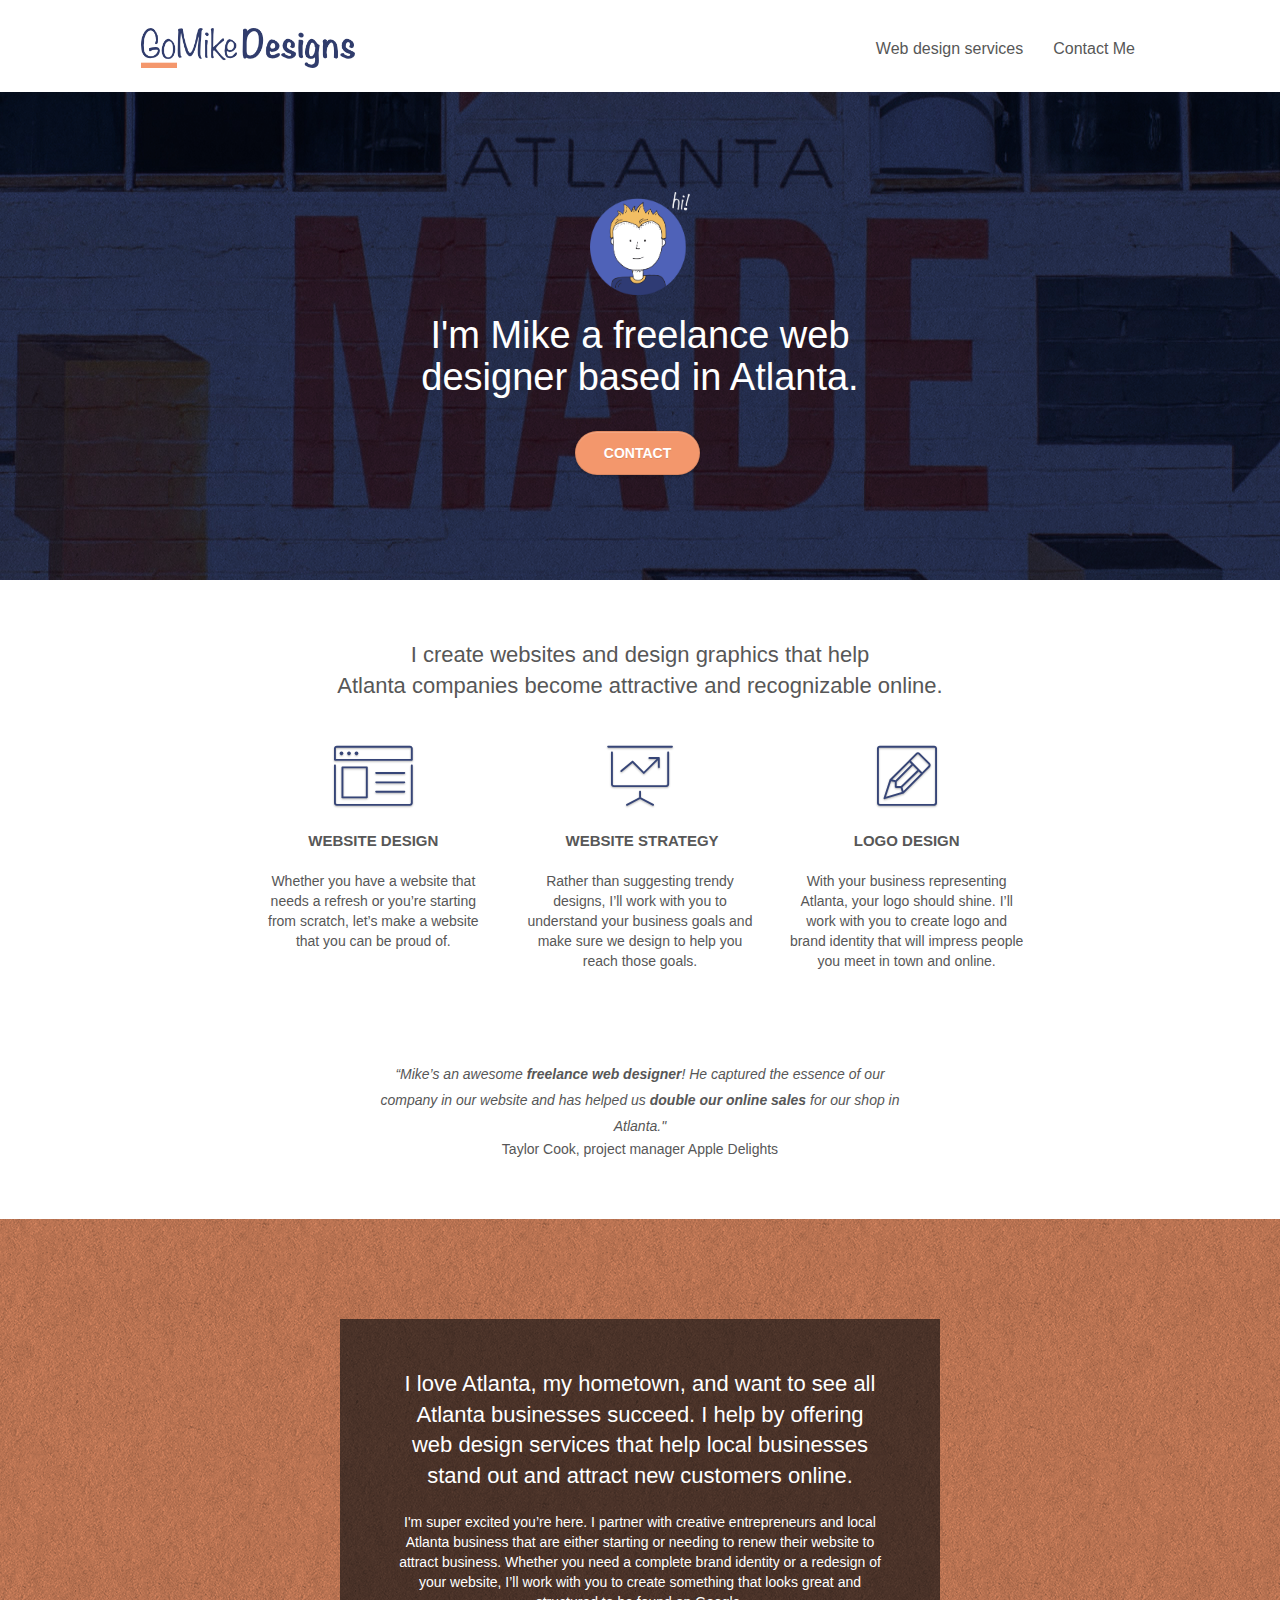
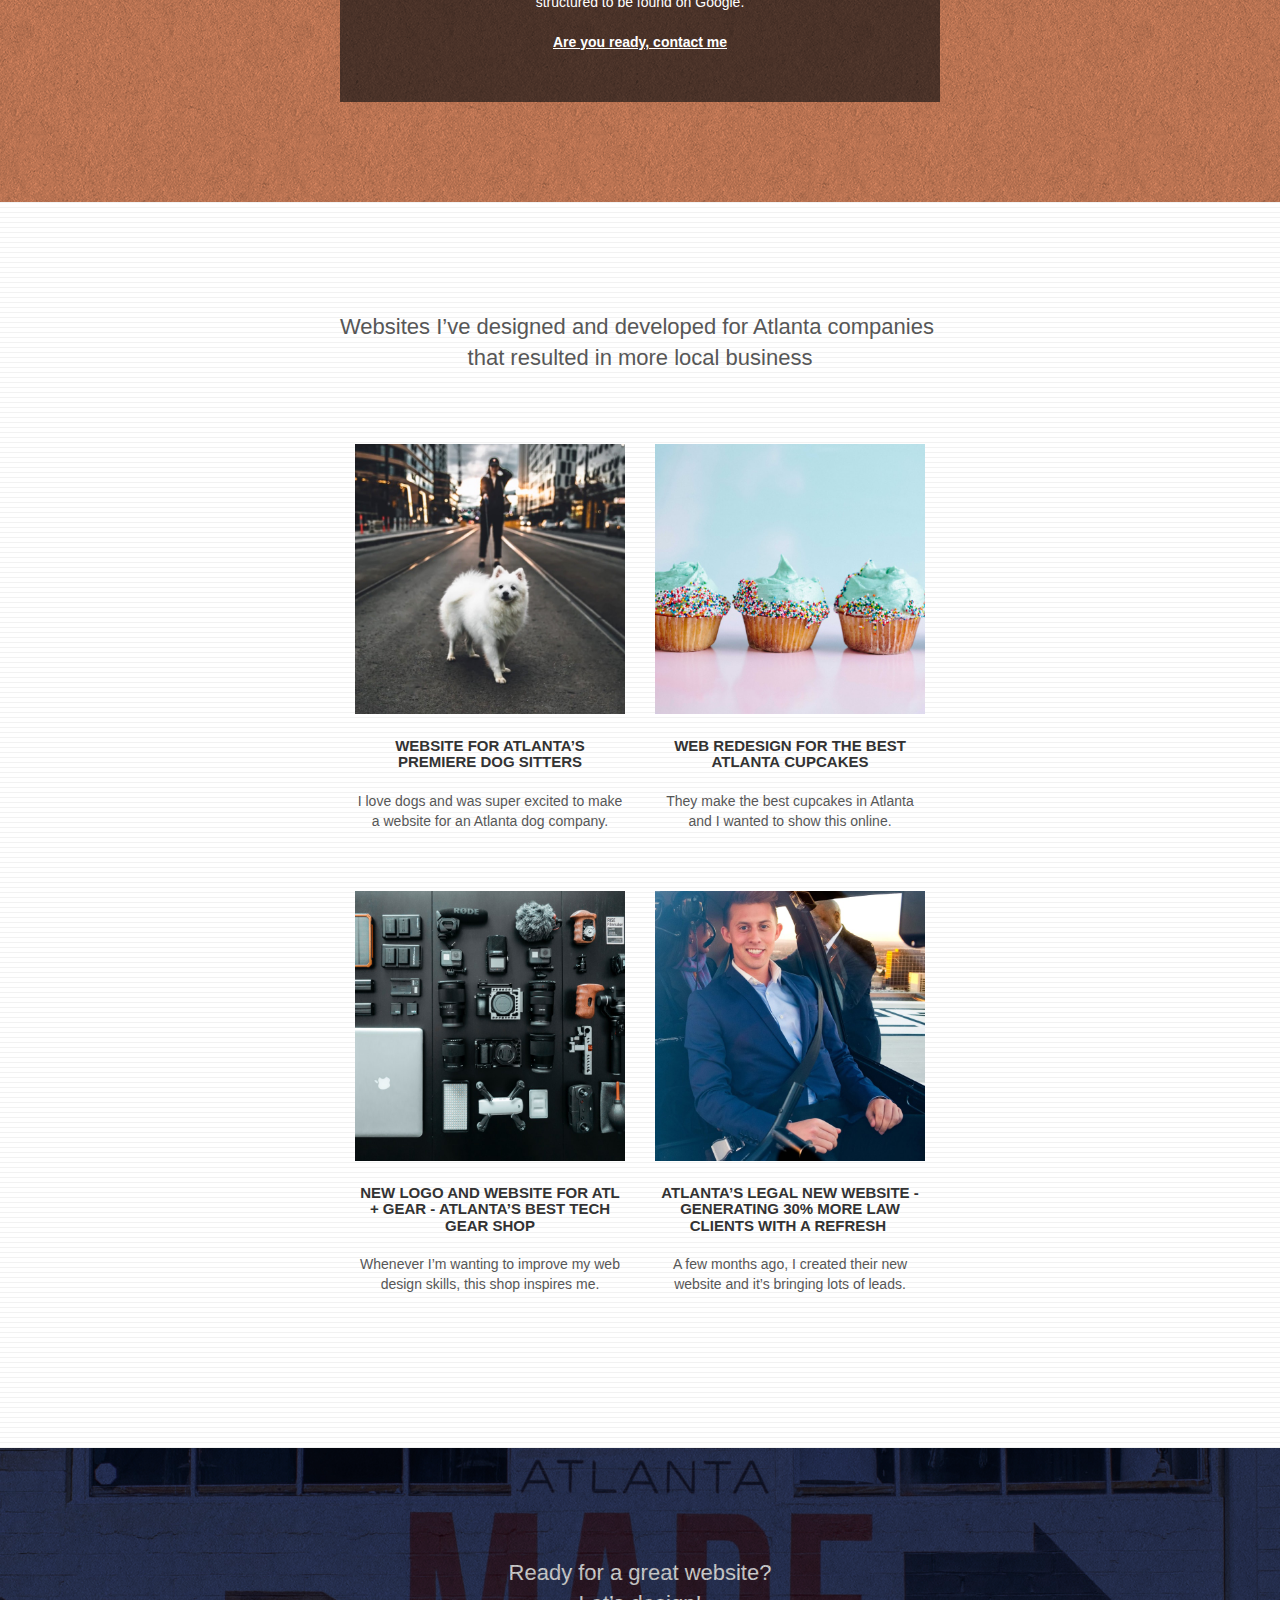
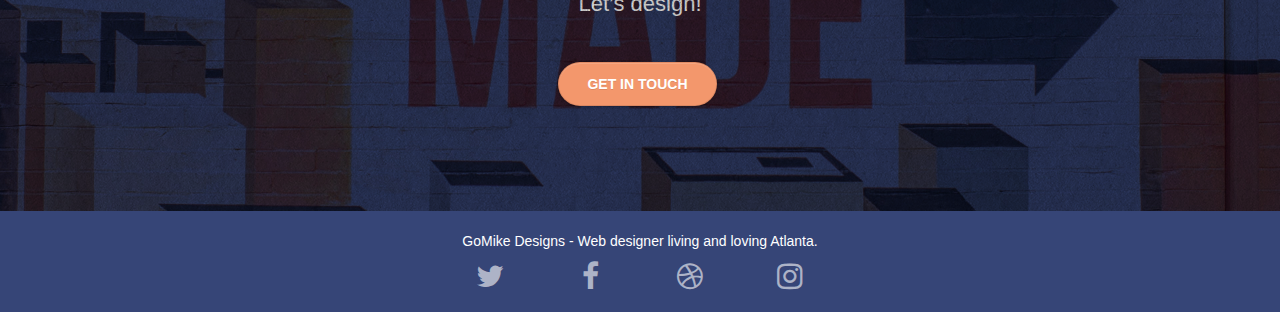
==== commit 80df2a83: "added image of the location on page 2 and added title for some links, changed names for the links" ====
--- a/index.html
+++ b/index.html
@@ -41,7 +41,7 @@
 			<div class="collapse navbar-collapse navbar-1 special-dropdown-nav">
 				<ul class="site-navigation nav navbar-nav">
 					<li>
-						<a href="index.html">Home</a>
+						<a href="index.html">Web design services</a>
 					</li>
 					<li>
 					</li>
@@ -161,7 +161,7 @@
 		</div>
 		<div class="row tight-width-whitespace portfolio-row">
 			<div class="col-sm-6">
-				<a href="#" data-lightbox="img/11.jpg" data-gallery-id="gallery-1" data-caption="Website for Atlanta's Premiere dog salon" data-frame="snapshot-lb"><img src="img/11.jpg" class="img-responsive portfolio-thumb" alt="atlanta's Premiere dog salon website" /></a>
+				<a href="#" data-lightbox="img/website-atlanta-premiere-dog-sitters.jpg" data-gallery-id="gallery-1" data-caption="Website for Atlanta's Premiere dog salon" data-frame="snapshot-lb"><img src="img/website-atlanta-premiere-dog-sitters.jpg" class="img-responsive portfolio-thumb" alt="atlanta's Premiere dog salon website" /></a>
 				<h3 class="mg-md text-center">
 					Website for Atlanta&rsquo;s premiere Dog Sitters
 				</h3>
@@ -181,7 +181,7 @@
 		</div>
 		<div class="row tight-width-whitespace portfolio-row">
 			<div class="col-sm-6">
-				<a href="#" data-lightbox="img/3.jpg" data-gallery-id="gallery-1" data-caption="New logo and website for Atlanta's best tech gear shop" data-frame="snapshot-lb"><img src="img/3.jpg" class="img-responsive portfolio-thumb" alt="best tech gear shop in atlanta"/></a>
+				<a href="#" data-lightbox="img/website-alt-gear-shop.jpg" data-gallery-id="gallery-1" data-caption="New logo and website for Atlanta's best tech gear shop" data-frame="snapshot-lb"><img src="img/website-alt-gear-shop.jpg" class="img-responsive portfolio-thumb" alt="best tech gear shop in atlanta"/></a>
 				<h3 class="mg-md text-center">
 					New logo and website for Atl + Gear - Atlanta&rsquo;s best tech gear shop
 				</h3>
@@ -190,7 +190,7 @@
 				</p>
 			</div>
 			<div class="col-sm-6">
-				<a href="#" data-lightbox="img/4.jpg" data-gallery-id="gallery-1" data-caption="Atlanta's legal website generates 30% more clients after web redesign" data-frame="snapshot-lb"><img src="img/4.jpg" class="img-responsive portfolio-thumb" alt="atlanta legal's website"/></a>
+				<a href="#" data-lightbox="img/atlanta-legal-new-website.jpg" data-gallery-id="gallery-1" data-caption="Atlanta's legal website generates 30% more clients after web redesign" data-frame="snapshot-lb"><img src="img/atlanta-legal-new-website.jpg" class="img-responsive portfolio-thumb" alt="atlanta legal's website"/></a>
 				<h3 class="mg-md text-center">
 					Atlanta&rsquo;s legal new website - Generating 30% more law clients with a refresh&nbsp;
 				</h3>
